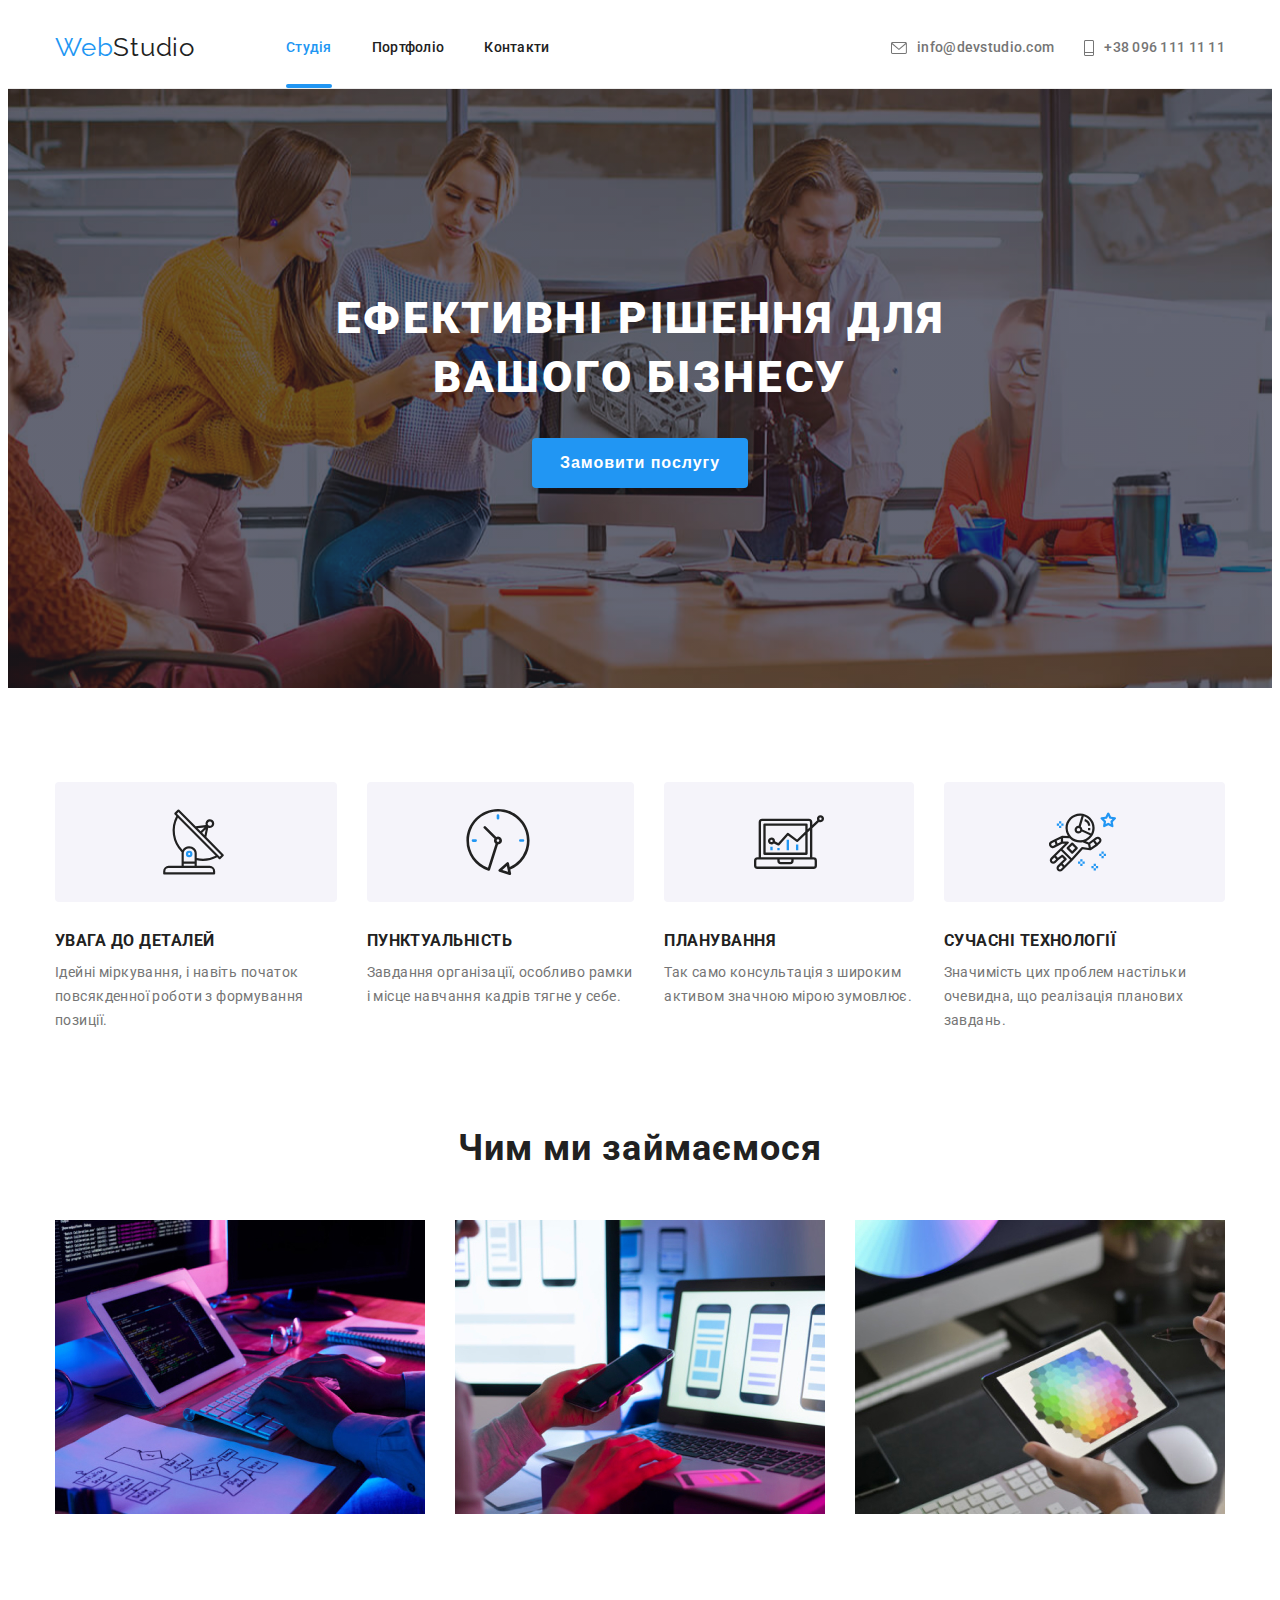
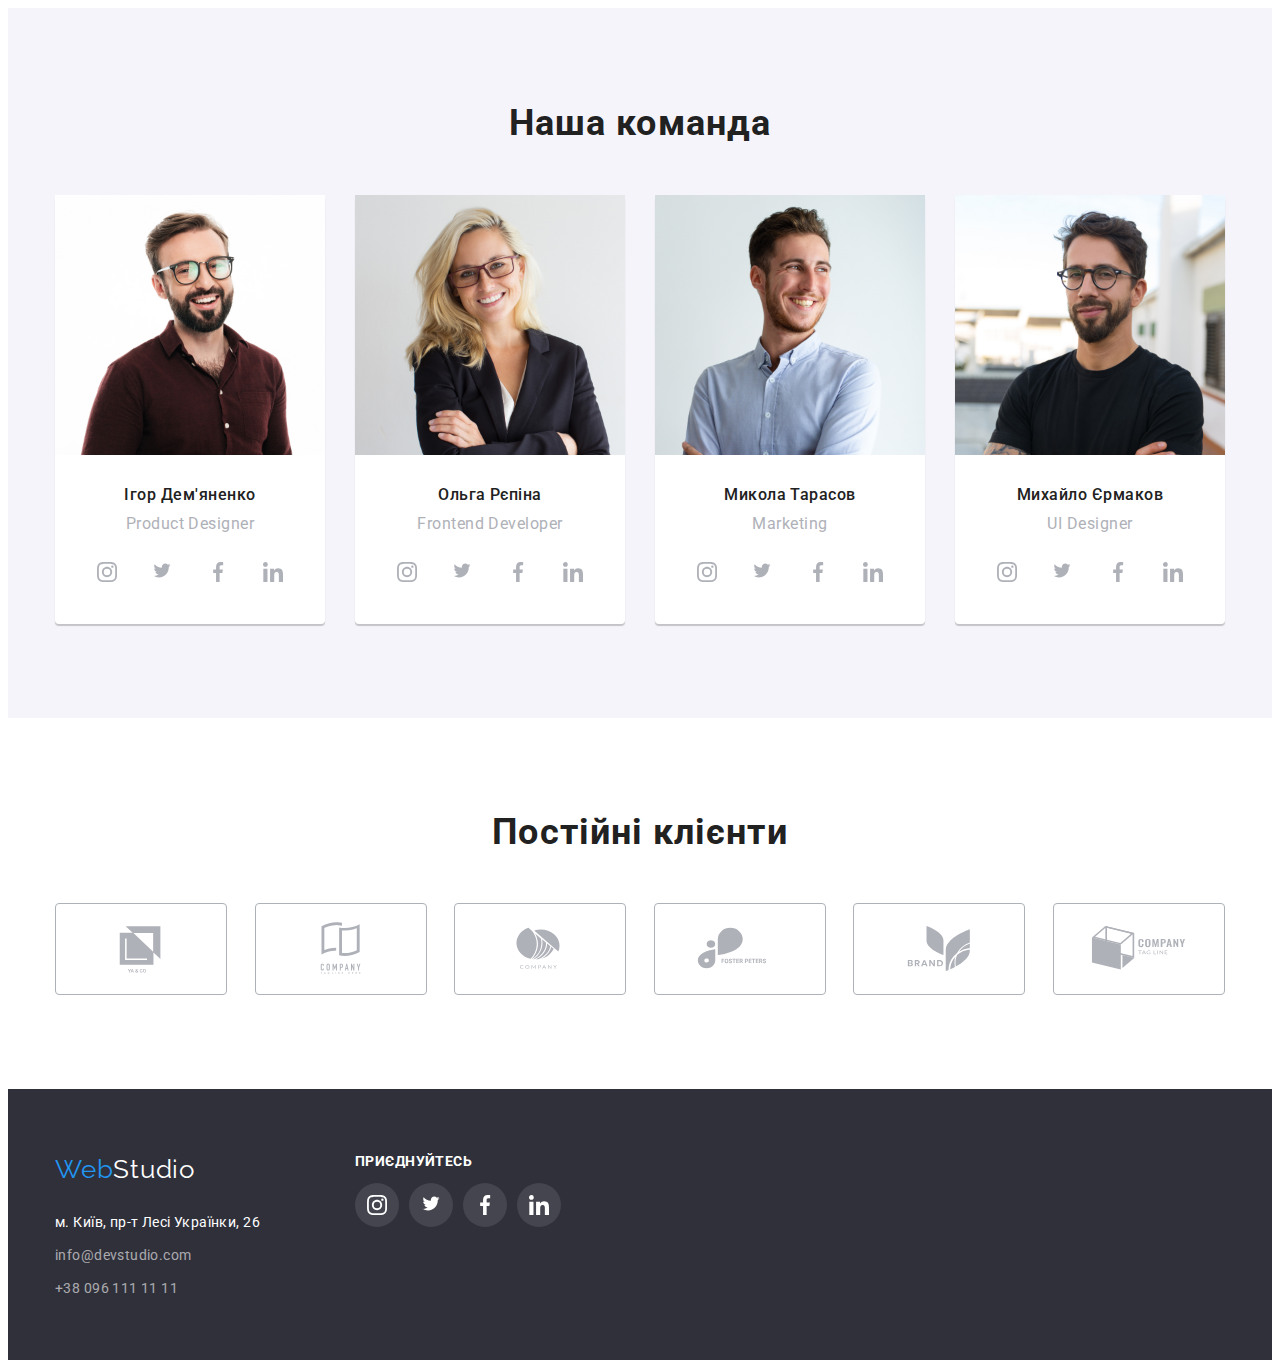
==== index.html @ 69912819 "Допрацювання після правок в четвертому дз" ====
<!DOCTYPE html>
<html lang="uk">

<head>
    <meta charset="UTF-8">
    <meta http-equiv="X-UA-Compatible" content="IE=edge">
    <meta name="viewport" content="width=device-width, initial-scale=1.0">
    <title>WebStudio</title>
    <link rel="preconnect" href="https://fonts.googleapis.com">
    <link rel="preconnect" href="https://fonts.gstatic.com" crossorigin>
    <link
        href="https://fonts.googleapis.com/css2?family=Raleway:wght@700&family=Roboto:wght@400;500;700;900&display=swap"
        rel="stylesheet">
    <link rel="stylesheet" href="https://cdnjs.cloudflare.com/ajax/libs/modern-normalize/1.1.0/modern-normalize.min.css"
        integrity="sha512-wpPYUAdjBVSE4KJnH1VR1HeZfpl1ub8YT/NKx4PuQ5NmX2tKuGu6U/JRp5y+Y8XG2tV+wKQpNHVUX03MfMFn9Q=="
        crossorigin="anonymous" referrerpolicy="no-referrer" />
    <link rel="stylesheet" href="./css/styles.css">
</head>

<body>
    <header class="header">
        <div class="container header-content">
            <nav class="menu-link">
                <a href="index.html" class="logo"><span class="blue">Web</span>Studio</a>
                <ul class="head-list">
                    <li class="list-nav"><a href="index.html" class="link active">Студія</a></li>
                    <li class="list-nav"><a href="portfolio.html" class="link">Портфоліо</a></li>
                    <li class="list-nav"><a href="" class="link">Контакти</a></li>
                </ul>
            </nav>

            <ul class="contacts">
                <li class="contacts-link">
                    <a href="mailto:info@devstudio.com" class="contact-link link">
                        <svg class="contact-icon envelope-contact">
                            <use href="./images/spite.svg#icon-envelope" width="16px" height="12px"></use>
                        </svg><span>info@devstudio.com</span></a>
                </li>
                <li class="contacts-link">
                    <a href="tel:+380961111111" class="contact-link link">
                        <svg class="contact-icon phone-contact">
                            <use href="./images/spite.svg#icon-mobile" width="10px" height="16px"></use>
                        </svg><span>+38 096 111 11 11</span></a>
                </li>
            </ul>
        </div>

    </header>


    <main>
        <!-- Ефективні рішення для вашого бізнесу -->
        <section class="interest hero">
            <div class="container">
                <h1 class="hero-title">Ефективні рішення для вашого бізнесу</h1>
                <button type="button" class="service" data-modal-open>Замовити послугу</button>
            </div>
        </section>

        <!-- Чим ми займаємося -->
        <section class="work-section">
            <div class="container">
                <h2 class="hidden">Плюси</h2>
                <ul class="work">
                    <li class="work-list">
                        <div class="work-preview">
                            <svg class="work-icon">
                                <use href="./images/spite.svg#icon-antenna" width="65px" height="70px"></use>
                            </svg>
                        </div>
                        <h3 class="work-title">УВАГА ДО ДЕТАЛЕЙ</h3>
                        <p class="work-text">Ідейні міркування, і навіть початок повсякденної роботи з формування
                            позиції.
                        </p>
                    </li>
                    <li class="work-list">
                        <div class="work-preview">
                            <svg class="work-icon">
                                <use href="./images/spite.svg#icon-clock" width="66px" height="70px"></use>
                            </svg>
                        </div>
                        <h3 class="work-title">ПУНКТУАЛЬНІСТЬ</h3>
                        <p class="work-text">Завдання організації, особливо рамки і місце навчання кадрів тягне у себе.
                        </p>
                    </li>
                    <li class="work-list">
                        <div class="work-preview">
                            <svg class="work-icon">
                                <use href="./images/spite.svg#icon-diagram" width="70px" height="70px"></use>
                            </svg>
                        </div>
                        <h3 class="work-title">ПЛАНУВАННЯ</h3>
                        <p class="work-text">Так само консультація з широким активом значною мірою зумовлює.</p>
                    </li>
                    <li class="work-list">
                        <div class="work-preview">
                            <svg class="work-icon">
                                <use href="./images/spite.svg#icon-astronaut" width="67px" height="70px"></use>
                            </svg>
                        </div>
                        <h3 class="work-title">СУЧАСНІ ТЕХНОЛОГІЇ</h3>
                        <p class="work-text">Значимість цих проблем настільки очевидна, що реалізація планових завдань.
                        </p>
                    </li>
                </ul>
            </div>
        </section>
        <section class="interest">
            <div class="container">
                <h2 class="examples-title">Чим ми займаємося</h2>
                <ul class="examples-list">
                    <li class="examples-list-li"><img src="./images/direction1.jpg" alt="напрям один" width="370"></li>
                    <li class="examples-list-li"><img src="./images/direction2.jpg" alt="напрям два" width="370"></li>
                    <li class="examples-list-li"><img src="./images/direction3.jpg" alt="напрям три" width="370"></li>
                </ul>
            </div>
        </section>

        <!-- Наша команда -->
        <section class="our-team interest">
            <div class="container">
                <h2 class="section-title">Наша команда</h2>
                <ul class="best-team">
                    <li class="best-team-item">

                        <img src="./images/igor.jpg" alt="перший член команди" width="270">
                        <div class="best-team-descr">
                            <h3 class="name">Ігор Дем'яненко</h3>
                            <p class="profession" lang="en">Product Designer</p>
                            <ul class="reset-list team-device">
                                <li>
                                    <a href="" class="apps">
                                        <svg class="team-application">
                                            <use href="./images/spite.svg#icon-instagram" width="20px" height="20px">
                                            </use>
                                        </svg>
                                    </a>
                                </li>
                                <li>
                                    <a href="" class="apps">
                                        <svg class="team-application">
                                            <use href="./images/spite.svg#icon-twitter" width="20" height="17"></use>
                                        </svg>
                                    </a>
                                </li>
                                <li>
                                    <a href="" class="apps">
                                        <svg class="team-application">
                                            <use href="./images/spite.svg#icon-facebook" width="20px" height="20"></use>
                                        </svg>
                                    </a>
                                </li>
                                <li>
                                    <a href="" class="apps">
                                        <svg class="team-application">
                                            <use href="./images/spite.svg#icon-linkedin" width="20" height="20"></use>
                                        </svg>
                                    </a>
                                </li>
                            </ul>
                        </div>
                    </li>
                    <li class="best-team-item">
                        <img src="./images/olga.jpg" alt="другий член команди" width="270">
                        <div class="best-team-descr">
                            <h3 class="name">Ольга Рєпіна</h3>
                            <p class="profession">Frontend Developer</p>
                            <ul class="reset-list team-device">
                                <li>
                                    <a href="" class="apps">
                                        <svg class="team-application">
                                            <use href="./images/spite.svg#icon-instagram" width="20px" height="20px">
                                            </use>
                                        </svg>
                                    </a>
                                </li>
                                <li>
                                    <a href="" class="apps">
                                        <svg class="team-application">
                                            <use href="./images/spite.svg#icon-twitter" width="20" height="17"></use>
                                        </svg>
                                    </a>
                                </li>
                                <li>
                                    <a href="" class="apps">
                                        <svg class="team-application">
                                            <use href="./images/spite.svg#icon-facebook" width="20px" height="20"></use>
                                        </svg>
                                    </a>
                                </li>
                                <li>
                                    <a href="" class="apps">
                                        <svg class="team-application">
                                            <use href="./images/spite.svg#icon-linkedin" width="20" height="20"></use>
                                        </svg>
                                    </a>
                                </li>
                            </ul>
                        </div>
                    </li>
                    <li class="best-team-item">
                        <img src="./images/mykola.jpg" alt="третій член команди" width="270">
                        <div class="best-team-descr">
                            <h3 class="name">Микола Тарасов</h3>
                            <p class="profession" lang="en">Marketing</p>
                            <ul class="reset-list team-device">
                                <li>
                                    <a href="" class="apps">
                                        <svg class="team-application">
                                            <use href="./images/spite.svg#icon-instagram" width="20px" height="20px">
                                            </use>
                                        </svg>
                                    </a>
                                </li>
                                <li>
                                    <a href="" class="apps">
                                        <svg class="team-application">
                                            <use href="./images/spite.svg#icon-twitter" width="20" height="17"></use>
                                        </svg>
                                    </a>
                                </li>
                                <li>
                                    <a href="" class="apps">
                                        <svg class="team-application">
                                            <use href="./images/spite.svg#icon-facebook" width="20px" height="20"></use>
                                        </svg>
                                    </a>
                                </li>
                                <li>
                                    <a href="" class="apps">
                                        <svg class="team-application">
                                            <use href="./images/spite.svg#icon-linkedin" width="20" height="20"></use>
                                        </svg>
                                    </a>
                                </li>
                            </ul>
                        </div>
                    </li>
                    <li class="best-team-item">
                        <img src="./images/mykhailo.jpg" alt="четвертий член команди" width="270">
                        <div class="best-team-descr">
                            <h3 class="name">Михайло Єрмаков</h3>
                            <p class="profession" lang="en">UI Designer</p>
                            <ul class="reset-list team-device">
                                <li>
                                    <a href="" class="apps">
                                        <svg class="team-application">
                                            <use href="./images/spite.svg#icon-instagram" width="20px" height="20px">
                                            </use>
                                        </svg>
                                    </a>
                                </li>
                                <li>
                                    <a href="" class="apps">
                                        <svg class="team-application">
                                            <use href="./images/spite.svg#icon-twitter" width="20" height="17"></use>
                                        </svg>
                                    </a>
                                </li>
                                <li>
                                    <a href="" class="apps">
                                        <svg class="team-application">
                                            <use href="./images/spite.svg#icon-facebook" width="20px" height="20"></use>
                                        </svg>
                                    </a>
                                </li>
                                <li>
                                    <a href="" class="apps">
                                        <svg class="team-application">
                                            <use href="./images/spite.svg#icon-linkedin" width="20" height="20"></use>
                                        </svg>
                                    </a>
                                </li>
                            </ul>
                        </div>
                    </li>
                </ul>
            </div>
        </section>
        <section class="clients">
            <div class="container">
                <h2 class="clients-regular">Постійні клієнти</h2>
                <ul class="reset-list clients-picture">
                    <li class="clients-descr">
                        <a href="" class="clients-company">
                            <svg class="clients-name">
                                <use href="./images/spite.svg#icon-yaco" width="106" height="60"></use>
                            </svg>

                        </a>
                    </li>

                    <li class="clients-descr">
                        <a href="" class="clients-company">
                            <svg class="clients-name">
                                <use href="./images/spite.svg#icon-tagline" width="106" height="60"></use>
                            </svg>
                        </a>
                    </li>
                    <li class="clients-descr">
                        <a href="" class="clients-company">
                            <svg class="clients-name">
                                <use href="./images/spite.svg#icon-company" width="106" height="60"></use>
                            </svg>
                        </a>
                    </li>
                    <li class="clients-descr">
                        <a href="" class="clients-company">
                            <svg class="clients-name">
                                <use href="./images/spite.svg#icon-foster" width="106" height="60"></use>
                            </svg>
                        </a>
                    </li>
                    <li class="clients-descr">
                        <a href="" class="clients-company">
                            <svg class="clients-name">
                                <use href="./images/spite.svg#icon-brand" width="106" height="60"></use>
                            </svg>
                        </a>
                    </li>
                    <li class="clients-descr">
                        <a href="" class="clients-company">
                            <svg class="clients-name">
                                <use href="./images/spite.svg#icon-companytagline" width="106" height="60"></use>
                            </svg>
                        </a>
                    </li>

                </ul>
            </div>
        </section>
    </main>
    <footer class="footer">
        <div class="container footer-wrapper">
            <div class="footer-option">
                <a href="index.html" class="logo-footer"><span class="blue">Web</span>Studio</a>
                <address>

                    <ul class="footer-list">
                        <li class="footer-list-item">
                            <a href="https://www.google.com/maps/place/%D0%9B%D0%B5%D1%81%D0%B8+%D0%A3%D0%BA%D1%80%D0%B0%D0%B8%D0%BD%D0%BA%D0%B8+7/@50.4340225,30.5316546,17z/data=!3m1!4b1!4m5!3m4!1s0x40d4cfd612e83011:0x87edecf81f4151b6!8m2!3d50.4340225!4d30.5316546"
                                class="footer-list">м.
                                Київ, пр-т Лесі Українки, 26</a>
                        </li>
                        <li class="footer-list-item">
                            <a href="mailto:info@devstudio.com" class="footer-nav">info@devstudio.com</a>
                        </li>
                        <li class="footer-list-item">
                            <a href="tel:+380961111111" class="footer-nav">+38 096 111 11 11</a>
                        </li>
                    </ul>
                </address>
            </div>
            <div class="footer-apps">
                <p class="enjoy">приєднуйтесь</p>
                <ul class="reset-list footer-list-nav">

                    <li>
                        <a href="" class="apps social-apps">
                            <svg class="team-application">
                                <use href="./images/spite.svg#icon-instagram" width="20px" height="20px"></use>
                            </svg>
                        </a>
                    </li>
                    <li>
                        <a href="" class="apps social-apps">
                            <svg class="team-application">
                                <use href="./images/spite.svg#icon-twitter" width="20" height="17"></use>
                            </svg>
                        </a>
                    </li>
                    <li>
                        <a href="" class="apps social-apps">
                            <svg class="team-application">
                                <use href="./images/spite.svg#icon-facebook" width="20px" height="20"></use>
                            </svg>
                        </a>
                    </li>
                    <li>
                        <a href="" class="apps social-apps">
                            <svg class="team-application">
                                <use href="./images/spite.svg#icon-linkedin" width="20" height="20"></use>
                            </svg>
                        </a>
                    </li>
                </ul>
            </div>

        </div>

    </footer>
    <div class="backdrop is-hidden" data-modal="">
        <div class="modal">
            <button class="btn-modal" data-modal-close><img src="./images/Vector.png" alt="закрити"></button>
        </div>
    </div>
    <script src="./js/modal.js"></script>
</body>

</html>
---- css/styles.css ----
html {
  box-sizing: border-box;
}

*,
*::before,
*::after {
  box-sizing: inherit;
}

:root {
  --title-text-color: #212121;
  --main-color-text: #757575;
  --secondary-color-text: #2196F3;
  --body-color-basic: #FFFFFF;
  --button-background: rgba(245, 244, 250, 1);
  --icon-color: rgba(175, 177, 184, 1);
}

body {
  font-family: 'Roboto', sans-serif;
  background-color: var(--body-color-basic);
  color: var(--title-text-color);
  font-size: 14px;

}

.hidden {
  visibility: hidden;
  overflow: hidden;
  height: 0;
  margin: 0;
}

.reset-list {
  margin: 0;
  padding: 0;
}

.reset-list li {
  list-style: none;
}

.interest {
  padding-top: 94px;
  padding-bottom: 94px;
}

.container {
  box-sizing: border-box;
  width: 1200px;
  padding: 0 15px;
  margin: 0 auto;
}

/* head */
.header {
  border-bottom: 1px solid rgba(236, 236, 236, 1);
}

.header-content {
  display: flex;
  justify-content: space-between;
  align-items: center;
}

.menu-link {
  display: flex;
  justify-content: space-between;
  align-items: center;
}

.logo {
  font-family: 'Raleway', sans-serif;
  font-size: 26px;
  line-height: 1.6;
  margin-right: 91px;
  text-decoration: none;
  color: var(--title-text-color);
  letter-spacing: 0.03em;

}

.logo .blue {
  color: var(--secondary-color-text);
}

.white {
  color: var(--body-color-basic);
}

.head-list {
  padding: 0;
  margin: 0;
  align-items: center;
  display: flex;
  letter-spacing: 0.02em;
  list-style: none;
}

.list-nav {
  padding-top: 30px;
  padding-bottom: 30px;
  margin-right: 40px;
}

.list-nav:last-child {
  margin: 0;
}

.link {
  position: relative;
  font-weight: 500;
  line-height: 1.4;
  text-decoration: none;
  color: var(--title-text-color);
  letter-spacing: 0.02em;
}

.contacts .link {
  color: var(--main-color-text);
}

.link:hover,
.link:focus,
.link.active {
  color: var(--secondary-color-text);
}

.link.active::after {
  content: '';
  position: absolute;
  left: 0;
  bottom: -33px;

  display: block;
  width: 100%;
  height: 4px;
  border-radius: 2px;
  background-color: var(--secondary-color-text);

}



.contacts {
  display: flex;
  list-style-type: none;
  margin: 0;
  padding: 0;
}



.contacts-link {

  margin-right: 30px;

}

.contact-link {
  display: flex;
  gap: 10px;
  align-items: center;
}

.contact-link:hover .contact-icon,
.contact-link:focus .contact-icon {
  fill: var(--secondary-color-text);

}

.phone-contact {
  width: 10px;
  height: 16px;
}

.envelope-contact {
  width: 16px;
  height: 12px;
}

.contact-icon {
  fill: var(--main-color-text);
}


.contacts li:last-child {
  margin-right: 0;
}


/* main studio */

/* choose */
.hero {
  background-color: #2F303A;
  text-align: center;
  padding-top: 200px;
  padding-bottom: 200px;
  background-image: linear-gradient(rgba(47, 48, 58, 0.4), rgba(47, 48, 58, 0.4)), url(../images/bg.png);
  background-position: center;
  background-repeat: no-repeat;
  max-width: 1600px;
  margin: 0 auto;
}

.hero-title {
  margin: 0 auto 30px auto;
  width: 696px;
  color: var(--body-color-basic);
  font-weight: 900;
  font-size: 44px;
  line-height: 1.36;
  text-transform: uppercase;
  text-align: center;
  letter-spacing: 0.06em;
}

.service {
  width: 216px;
  height: 50px;
  border: none;
  background: var(--secondary-color-text);
  box-shadow: 0px 4px 4px rgba(0, 0, 0, 0.15);
  border-radius: 4px;
  font-weight: 700;
  font-size: 16px;
  line-height: 1.9;
  text-align: center;
  color: var(--body-color-basic);
  cursor: pointer;
  letter-spacing: 0.06em;
}

/* <!-- Чим ми займаємося --> */
.work-section {
  padding: 94px 0 0 0;
}

.work {
  display: flex;
  gap: 30px;
  margin: 0;
  padding: 0;
  justify-content: space-between;
  line-height: 1.2;
  color: var(--title-text-color);
  list-style: none;
}


.work-title {
  line-height: 1.15;
  text-transform: uppercase;
  letter-spacing: 0.03em;
  padding: 0;
  margin: 0;
}


.work-text {
  line-height: 1.71;
  color: var(--main-color-text);
  letter-spacing: 0.03em;
  padding: 0;
  margin: 10px 0 0 0;
}

.work-preview {
  display: flex;
  justify-content: center;
  align-items: center;
  text-align: center;
  margin-bottom: 30px;
  border-radius: 4px;
  min-height: 120px;
  background-color: var(--button-background);
}

.work-icon {
  width: 70px;
  height: 70px;
}

/* Приклади */
.examples-title {
  padding: 0;
  margin: 0 0 50px 0;
  font-size: 36px;
  Line-height: 1.2;
  letter-spacing: 0.03em;
  text-align: center;
  color: var(--title-text-color);
  letter-spacing: 0.03em;
}

img {
  display: block;
}

.examples-list {
  display: flex;
  justify-content: space-between;
  list-style-type: none;
  margin: 0;
  padding: 0;
}

.examples-list-li {
  display: block;
}

.examples-list li:last-child {
  margin-right: 0;
}

/* < !-- Наша команда --> */
.section-title {
  margin: 0 0 50px 0;
  font-size: 36px;
  line-height: 1.2;
  text-align: center;
  letter-spacing: 0.03em;
}

.our-team {

  background-color: rgba(245, 244, 250, 1);
}

.best-team {
  display: flex;
  padding: 0;
  margin: 0;
  font-size: 36px;
  line-height: 1.2;
  color: var(--title-text-color);
  list-style-type: none;
  letter-spacing: 0.03em;
}


.best-team-item {
  margin-right: 30px;
  background-color: var(--body-color-basic);
  border-radius: 4px;
  box-shadow: 0px 2px 1px 0px rgba(0, 0, 0, 0.2);

}

.team-application {
  fill: var(--icon-color);
  width: 20px;
  height: 20px;
}

.apps.social-apps .team-application {
  fill: var(--body-color-basic);
}

.apps {
  display: flex;
  justify-content: center;
  align-items: center;
  text-decoration: none;
  width: 44px;
  height: 44px;
  border-radius: 50%;
  background-color: rgba(255, 255, 255, 0.1);
  margin-right: 10px;
}

.apps:last-child {
  margin-right: 0;
}

.apps:hover,
.apps:focus {
  background-color: var(--secondary-color-text);
}

.apps:hover .team-application,
.apps:focus .team-application {
  fill: var(--body-color-basic);
}



.team-device {
  display: flex;
  justify-content: space-between;
  margin-top: 16px;
}

.best-team-item:last-child {
  margin-right: 0;
}

.best-team-descr {
  padding: 30px;
}

.name {
  font-weight: 500;
  margin: 0 0 10px 0;
  font-size: 16px;
  line-height: 1.2;
  letter-spacing: 0.03em;
  text-align: center;
}

.profession {
  color: var(--icon-color);
  margin: 0;
  font-size: 16px;
  line-height: 1.2;
  text-align: center;
  letter-spacing: 0.03em;
}

/* заголовок */
.clients-regular {
  margin: 0 0 50px 0;
  padding: 0;
  text-align: center;
  font-size: 36px;
  line-height: 1.16;
  letter-spacing: 0.03em;
}

.clients {
  padding: 94px 0;
}

.clients-list {
  display: flex;
}

.clients-picture {
  display: flex;
  margin: 0;
  justify-content: space-between;
  align-items: center;

  list-style: none;
  padding: 0;
}

.clients-company {
  display: flex;
  justify-content: center;
  align-items: center;
  width: 172px;
  height: 92px;
  border: 1px solid var(--icon-color);
  border-radius: 4px;

}

.clients-descr {
  display: flex;
}

.clients-name {
  width: 106px;
  height: 60px;
  fill: var(--icon-color);
}

.clients-company:hover .clients-name,
.clients-company:focus .clients-name {
  fill: var(--secondary-color-text);
}

.clients-picture {
  display: flex;
}


/* portfolio */


.filter {
  display: flex;
  gap: 8px;
  justify-content: center;
  margin-bottom: 50px;
}

.menu-button {
  background-color: var(--button-background);
  font-weight: 500;
  font-size: 16px;
  line-height: 1.6;
  color: var(--title-text-color);
  border-radius: 4px;
  border: none;
  cursor: pointer;
  font-family: inherit;
  letter-spacing: 0.03em;
  padding: 6px 25px;
  height: 38px;
  border-radius: 4px;
}


.menu-button:hover,
.menu-button:focus {
  background: var(--secondary-color-text);
  color: rgba(245, 244, 250, 1);
  cursor: pointer;
  box-shadow: 0px 2px 2px 0px rgba(0, 0, 0, 0.12);

}


.descr {
  display: flex;
  flex-wrap: wrap;
  gap: 30px;
  padding: 0;
  margin: 0;
  list-style-type: none;
  text-decoration: none;
}


.features-descr {
  padding: 20px 24px;
}

.title {
  margin: 0 0 4px 0;
  font-size: 18px;
  line-height: 2;
  letter-spacing: 2px;
  color: var(--title-text-color);
  text-decoration: none;
  letter-spacing: 0.06em;
}


.card {
  display: block;
  box-shadow: 0 0 1px #888;
  text-decoration: none;
}

.card:hover {
  box-shadow: 1px 4px 6px 0px rgba(0, 0, 0, 0.16),
    0px 4px 4px 0px rgba(0, 0, 0, 0.06),
    0px 1px 1px 0px rgba(0, 0, 0, 0.12);
}

.card-text {
  position: relative;
  overflow: hidden;
}

.card-img {
  margin: 0;
  display: block;
}

.card-offers {
  position: absolute;
  height: 100%;
  width: 100%;
  margin: 0;
  padding: 0 24px;
  top: 0;
  left: 0;
  font-size: 18px;
  line-height: 1.5;

  background-color: var(--secondary-color-text);
  color: var(--body-color-basic);
  display: flex;
  justify-content: center;
  align-items: center;

  transition-duration: 250ms;
  transition-property: transform;
  transition-timing-function: cubic-bezier(0.4, 0, 0.2, 1);
  transform: translateY(101%);
}

.card:hover .card-offers,
.card:focus .card-offers {
  transform: translateY(0);
}

.menu {
  margin: 0;
  font-size: 16px;
  line-height: 1.9;
  color: var(--main-color-text);
  letter-spacing: 0.03em;
}

/* footer */

.footer {
  padding-top: 60px;
  padding-bottom: 60px;
  background-color: #2F303A;
}

.logo-footer {
  font-family: 'Raleway', sans-serif;
  font-size: 26px;
  line-height: 1.6;
  text-decoration: none;
  color: var(--body-color-basic);
  letter-spacing: 0.03em;
}

.logo-footer .blue {
  color: var(--secondary-color-text);
}

.footer-list {
  padding: 0;
  margin: 20px 0 0 0;
  line-height: 1.7;
  color: var(--body-color-basic);
  text-decoration: none;
  list-style: none;
  font-style: normal;
  letter-spacing: 0.03em;
}

.footer-list-item {
  margin-bottom: 9px;
}

.footer-list-item:last-child {
  margin-bottom: 0;
}

.footer-nav {
  line-height: 1.7;
  color: rgba(255, 255, 255, 0.6);
  text-decoration: none;
  font-style: normal;
  Letter-spacing: 0.03em;
}

.footer-wrapper {
  display: flex;
}

.footer-option {

  width: 270px;
  margin: 0;
  padding: 0;
}



.footer-apps {
  margin: 12px 0 0 30px;
  padding: 0;
}

.enjoy {
  margin: 0 0 20px 0;
  font-weight: 700;
  font-size: 14px;
  line-height: 1.14px;
  letter-spacing: 0.03em;
  text-transform: uppercase;
  color: rgba(255, 255, 255, 1);

}

.footer-list-nav {
  gap: 10px;
  display: flex;
  justify-content: space-between;
  align-items: center;
}



.footer-nav:hover,
.footer-nav:focus {
  color: var(--secondary-color-text);

}

/* модальне вікно */


.is-hidden {
  visibility: hidden;
  opacity: 0;
  pointer-events: none;

}

.is-hidden .modal {
  scale: 0;
}

.backdrop {
  position: fixed;
  top: 0;
  left: 0;
  width: 100%;
  height: 100%;
  background-color: rgba(0, 0, 0, 0.2);

  transition-duration: 250ms;
  transition-property: opacity, visibility;
  transition-timing-function: cubic-bezier(0.4, 0, 0.2, 1);




}

.modal {
  width: 528px;
  height: 581px;
  background-color: var(--body-color-basic);

  top: 0;
  left: 0;
  right: 0;
  bottom: 0;
  margin: auto;
  position: absolute;
  transition-duration: 250ms;
  transition-property: scale;
  transition-timing-function: cubic-bezier(0.4, 0, 0.2, 1);

}


.btn-modal {
  width: 30px;
  height: 30px;
  display: flex;
  position: absolute;
  justify-content: center;
  align-items: center;
  border: 1px solid gray;
  border-radius: 50%;
  cursor: pointer;
  top: 8px;
  right: 8px;
}
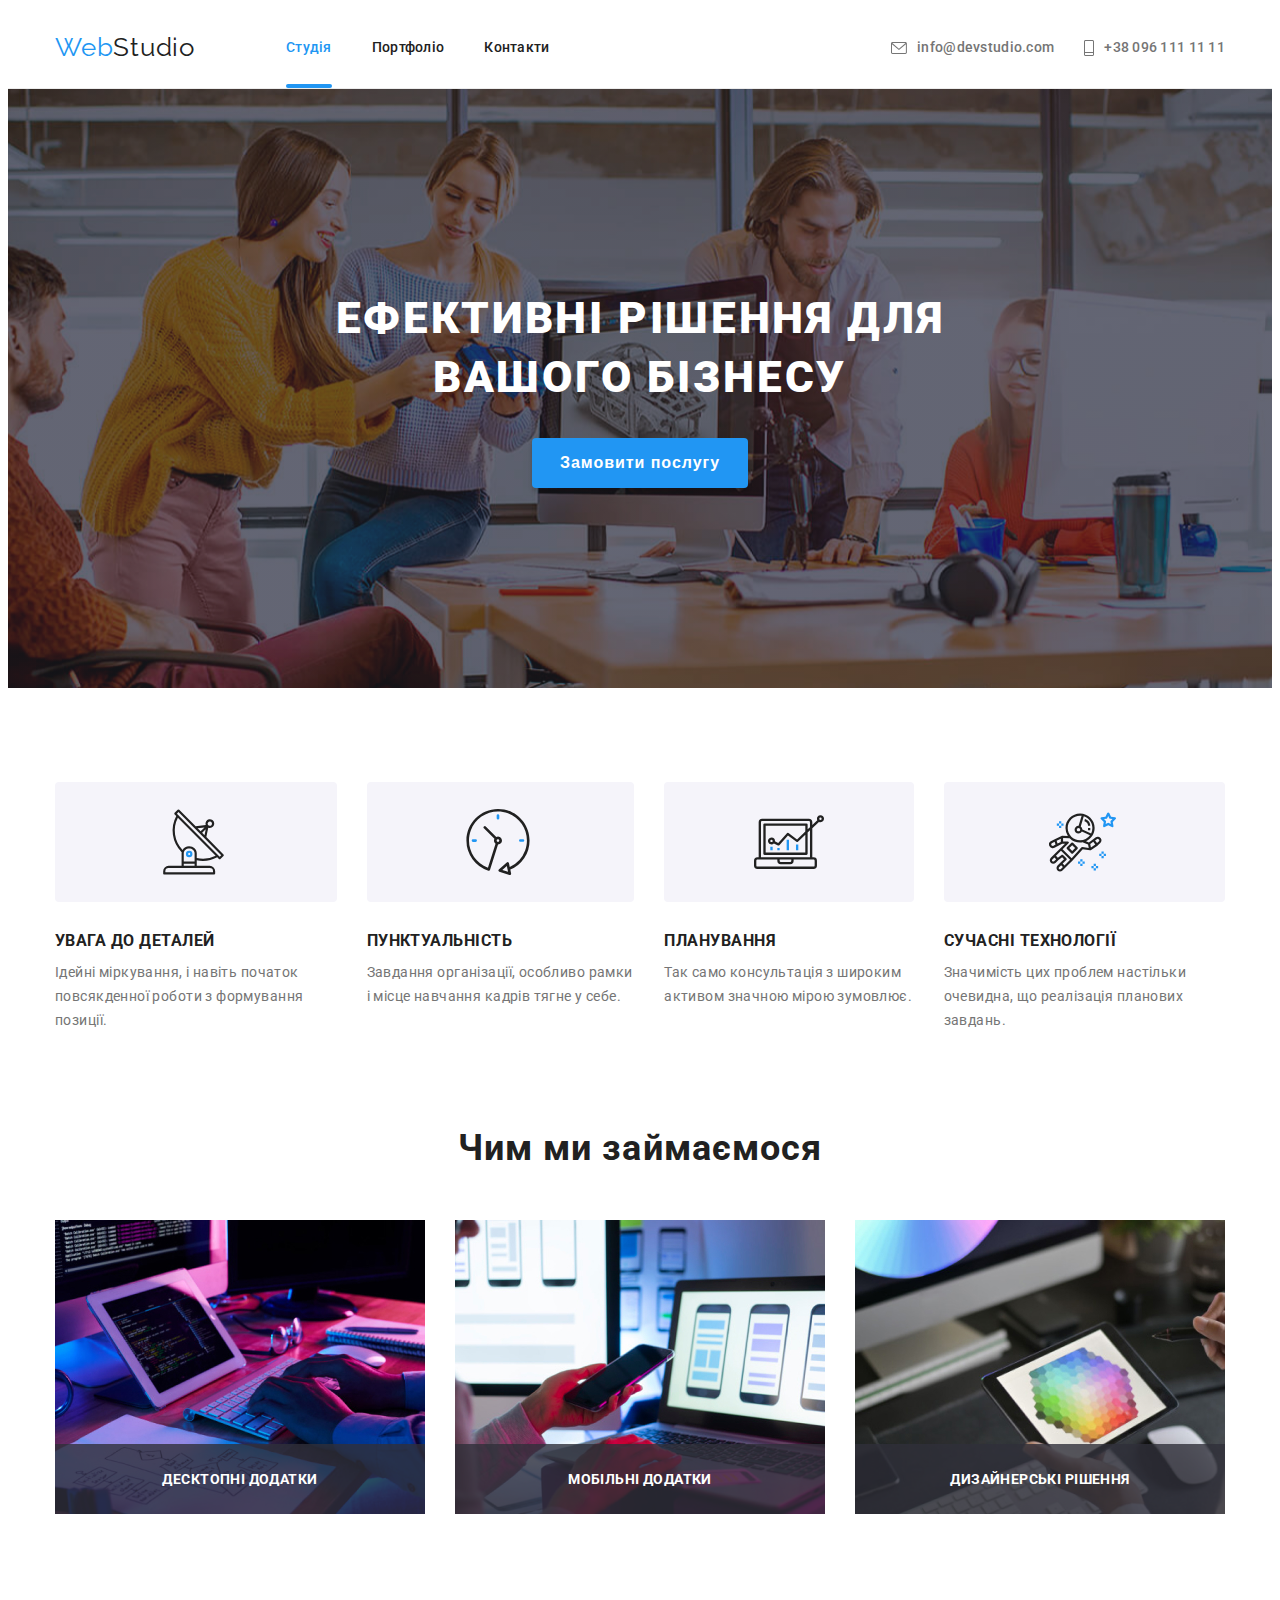
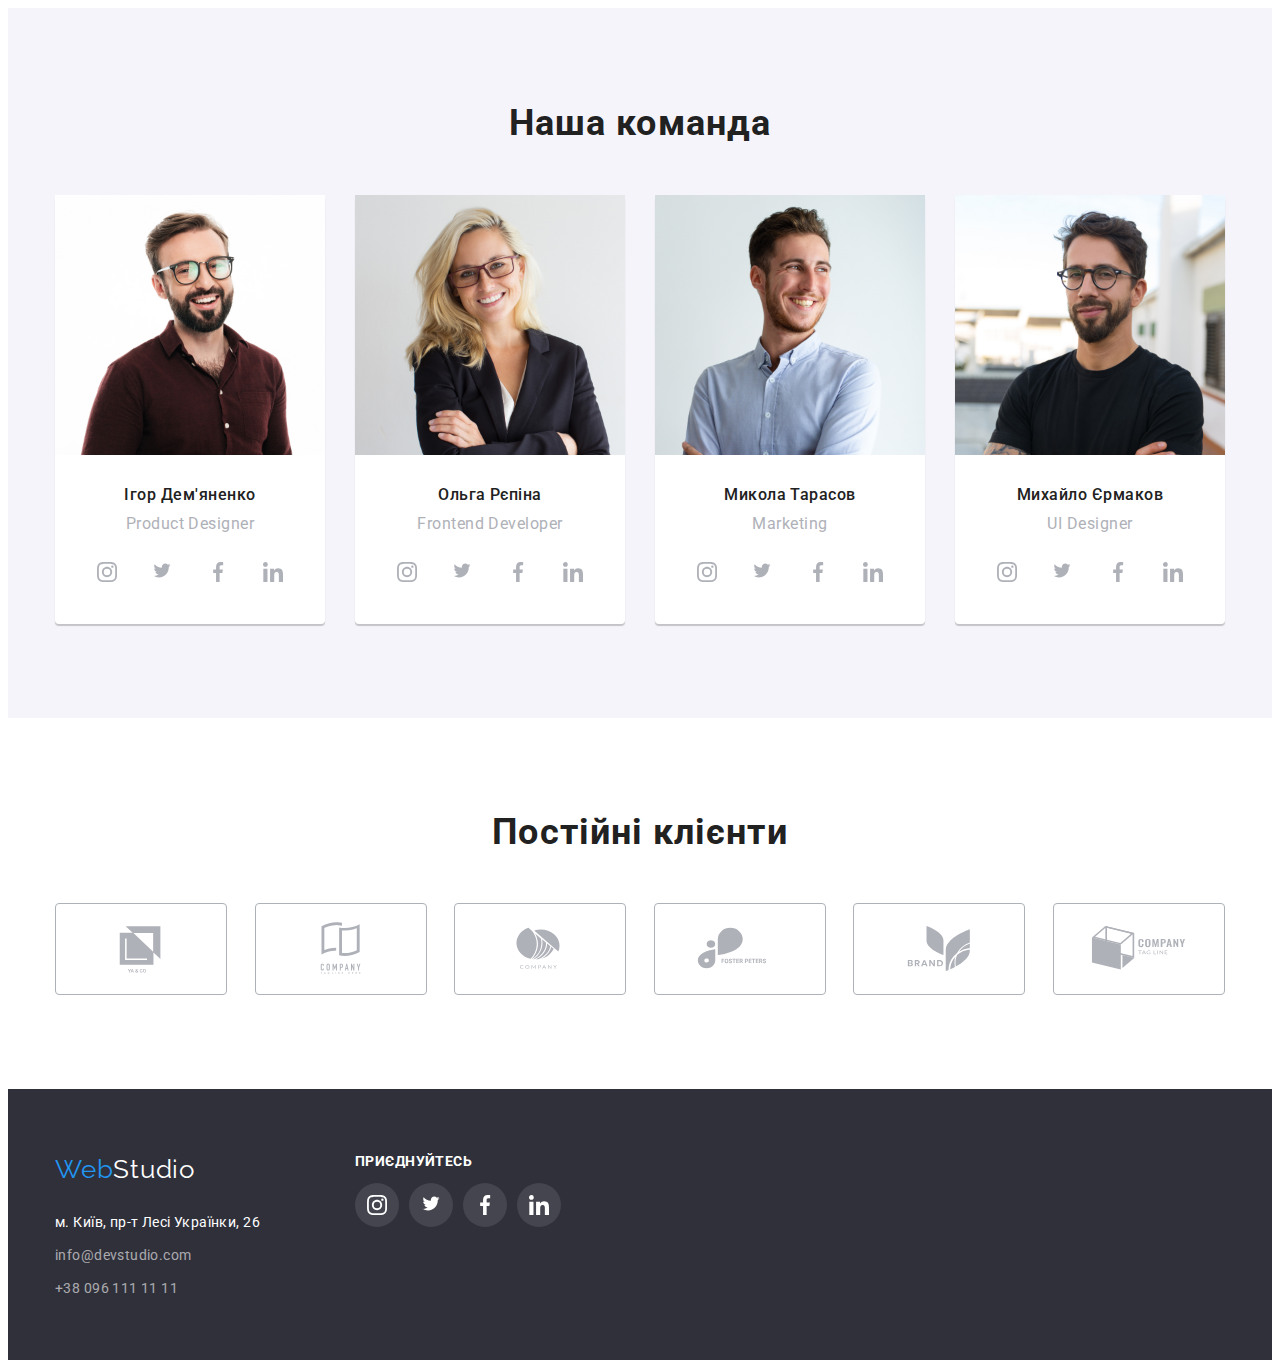
==== commit 67c84bbc: "Виправлення 5 дз" ====
--- a/index.html
+++ b/index.html
@@ -67,6 +67,7 @@
                             <svg class="work-icon">
                                 <use href="./images/spite.svg#icon-antenna" width="65px" height="70px"></use>
                             </svg>
+
                         </div>
                         <h3 class="work-title">УВАГА ДО ДЕТАЛЕЙ</h3>
                         <p class="work-text">Ідейні міркування, і навіть початок повсякденної роботи з формування
@@ -106,13 +107,19 @@
             </div>
         </section>
         <section class="interest">
-            <div class="container">
+            <div class="container examples">
                 <h2 class="examples-title">Чим ми займаємося</h2>
-                <ul class="examples-list">
-                    <li class="examples-list-li"><img src="./images/direction1.jpg" alt="напрям один" width="370"></li>
-                    <li class="examples-list-li"><img src="./images/direction2.jpg" alt="напрям два" width="370"></li>
-                    <li class="examples-list-li"><img src="./images/direction3.jpg" alt="напрям три" width="370"></li>
-                </ul>
+                <div class="examples-list">
+                    <li class="examples-list-li"><img src="./images/direction1.jpg" alt="напрям один" width="370">
+                        <p class="examples-text">Десктопні додатки</p>
+                    </li>
+                    <li class="examples-list-li"><img src="./images/direction2.jpg" alt="напрям два" width="370">
+                        <p class="examples-text">Мобільні додатки</p>
+                    </li>
+                    <li class="examples-list-li"><img src="./images/direction3.jpg" alt="напрям три" width="370">
+                        <p class="examples-text">Дизайнерські рішення</p>
+                    </li>
+                </div>
             </div>
         </section>
 
@@ -391,7 +398,7 @@
     </footer>
     <div class="backdrop is-hidden" data-modal="">
         <div class="modal">
-            <button class="btn-modal" data-modal-close><img src="./images/Vector.png" alt="закрити"></button>
+            <button class="btn-modal" data-modal-close><img src="./images/close.svg" alt="закрити"></button>
         </div>
     </div>
     <script src="./js/modal.js"></script>
--- a/css/styles.css
+++ b/css/styles.css
@@ -102,6 +102,8 @@
   padding-top: 30px;
   padding-bottom: 30px;
   margin-right: 40px;
+
+
 }
 
 .list-nav:last-child {
@@ -115,6 +117,11 @@
   text-decoration: none;
   color: var(--title-text-color);
   letter-spacing: 0.02em;
+  transition-duration: 250ms;
+  transition-property: color;
+  transition-timing-function: cubic-bezier(0.4, 0, 0.2, 1);
+
+
 }
 
 .contacts .link {
@@ -125,6 +132,7 @@
 .link:focus,
 .link.active {
   color: var(--secondary-color-text);
+
 }
 
 .link.active::after {
@@ -162,7 +170,11 @@
   display: flex;
   gap: 10px;
   align-items: center;
-}
+  transition-duration: 250ms;
+  transition-property: color, fill;
+  transition-timing-function: cubic-bezier(0.4, 0, 0.2, 1);
+}
+
 
 .contact-link:hover .contact-icon,
 .contact-link:focus .contact-icon {
@@ -268,6 +280,7 @@
 }
 
 .work-preview {
+
   display: flex;
   justify-content: center;
   align-items: center;
@@ -278,6 +291,17 @@
   background-color: var(--button-background);
 }
 
+
+
+.examples-text {
+  position: absolute;
+  background-color: rgba(47, 48, 58, 0.8);
+  width: 100%;
+
+
+}
+
+
 .work-icon {
   width: 70px;
   height: 70px;
@@ -308,7 +332,25 @@
 }
 
 .examples-list-li {
-  display: block;
+  position: relative;
+}
+
+.examples-text {
+  position: absolute;
+  display: flex;
+  justify-content: center;
+  align-items: center;
+  bottom: 0;
+  left: 0;
+  margin: 0;
+  width: 100%;
+  height: 70px;
+  font-weight: 700;
+  letter-spacing: 0.03em;
+  text-transform: uppercase;
+  background-color: rgba(47, 48, 58, 0.8);
+
+  color: var(--body-color-basic);
 }
 
 .examples-list li:last-child {
@@ -369,6 +411,10 @@
   border-radius: 50%;
   background-color: rgba(255, 255, 255, 0.1);
   margin-right: 10px;
+  transition-duration: 250ms;
+  transition-property: background-color, fill;
+  transition-timing-function: cubic-bezier(0.4, 0, 0.2, 1);
+
 }
 
 .apps:last-child {
@@ -455,6 +501,10 @@
   height: 92px;
   border: 1px solid var(--icon-color);
   border-radius: 4px;
+  transition-duration: 250ms;
+  transition-property: bordrer-color, fill;
+  transition-timing-function: cubic-bezier(0.4, 0, 0.2, 1);
+
 
 }
 
@@ -502,6 +552,10 @@
   padding: 6px 25px;
   height: 38px;
   border-radius: 4px;
+  transition-duration: 250ms;
+  transition-property: color, backraund-color;
+  transition-timing-function: cubic-bezier(0.4, 0, 0.2, 1);
+
 }
 
 
@@ -545,6 +599,8 @@
   display: block;
   box-shadow: 0 0 1px #888;
   text-decoration: none;
+
+
 }
 
 .card:hover {
@@ -645,6 +701,10 @@
   text-decoration: none;
   font-style: normal;
   Letter-spacing: 0.03em;
+  transition-duration: 250ms;
+  transition-property: color;
+  transition-timing-function: cubic-bezier(0.4, 0, 0.2, 1);
+
 }
 
 .footer-wrapper {
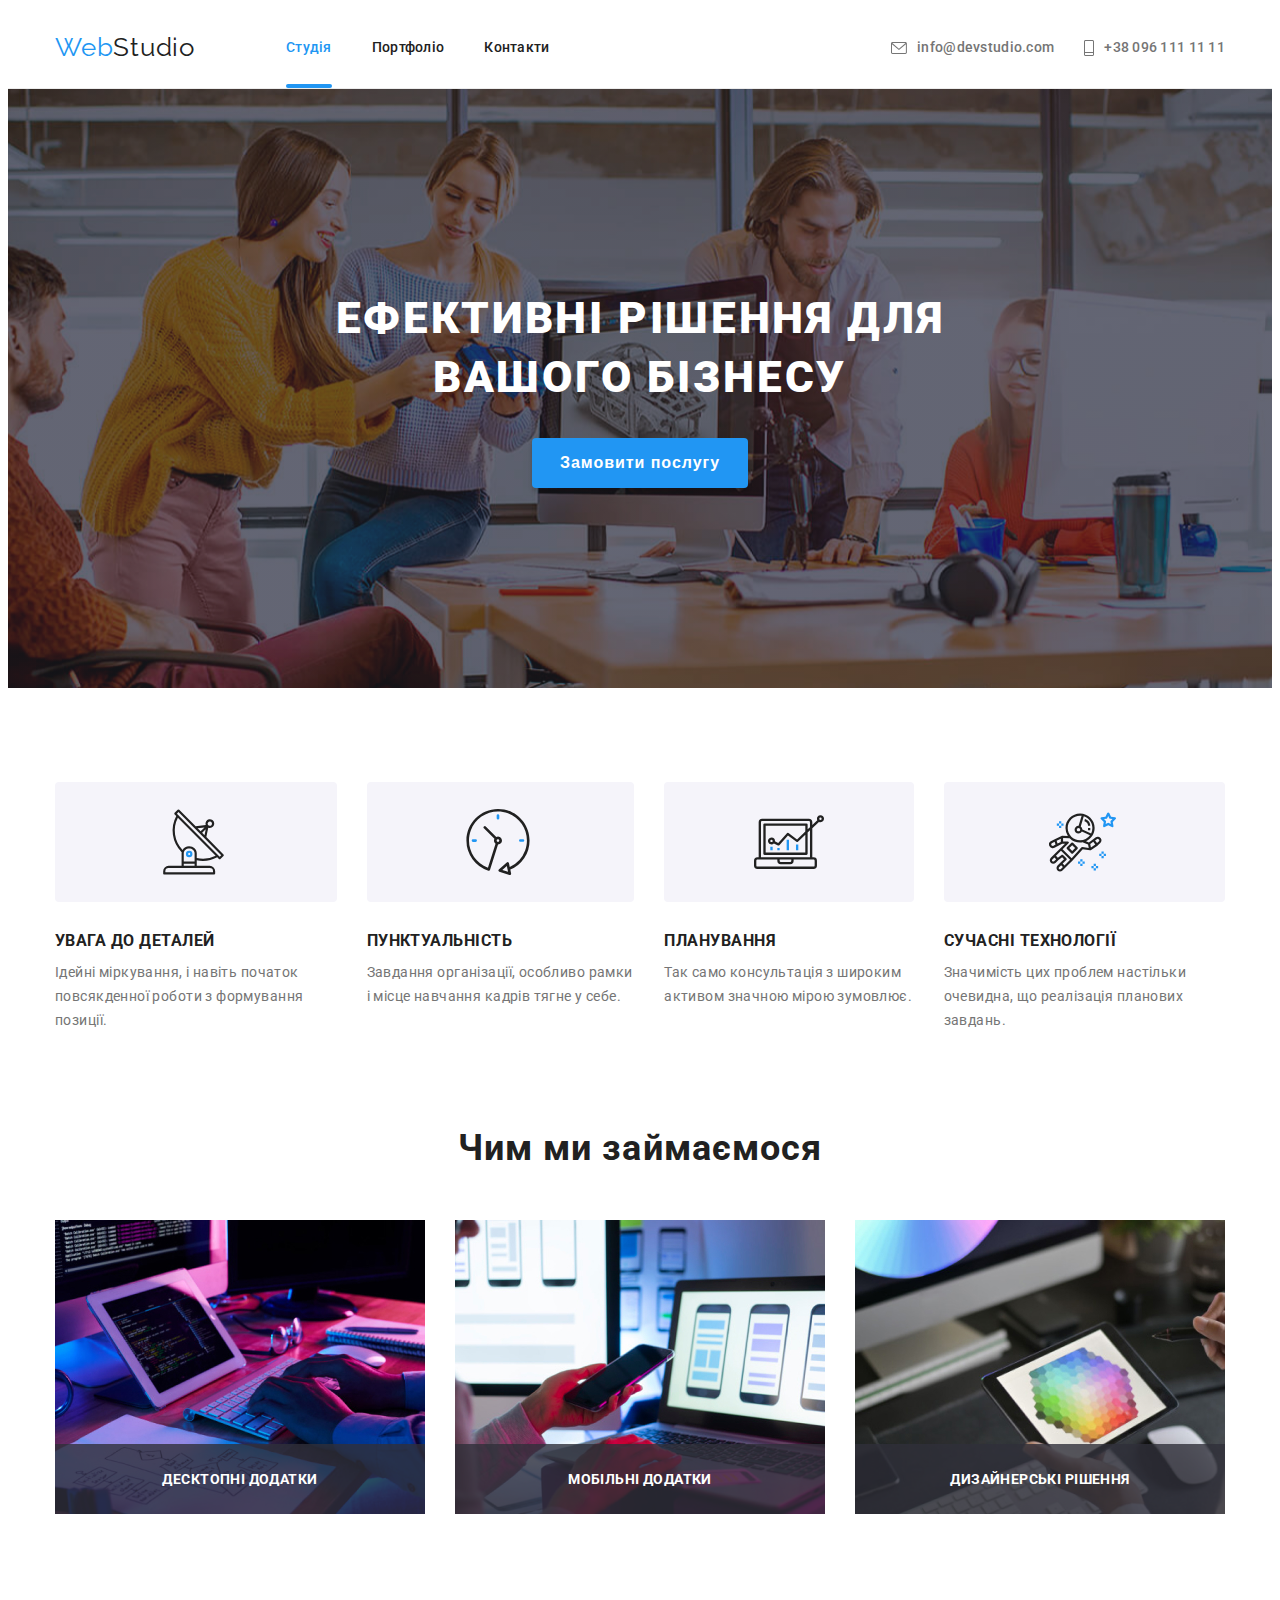
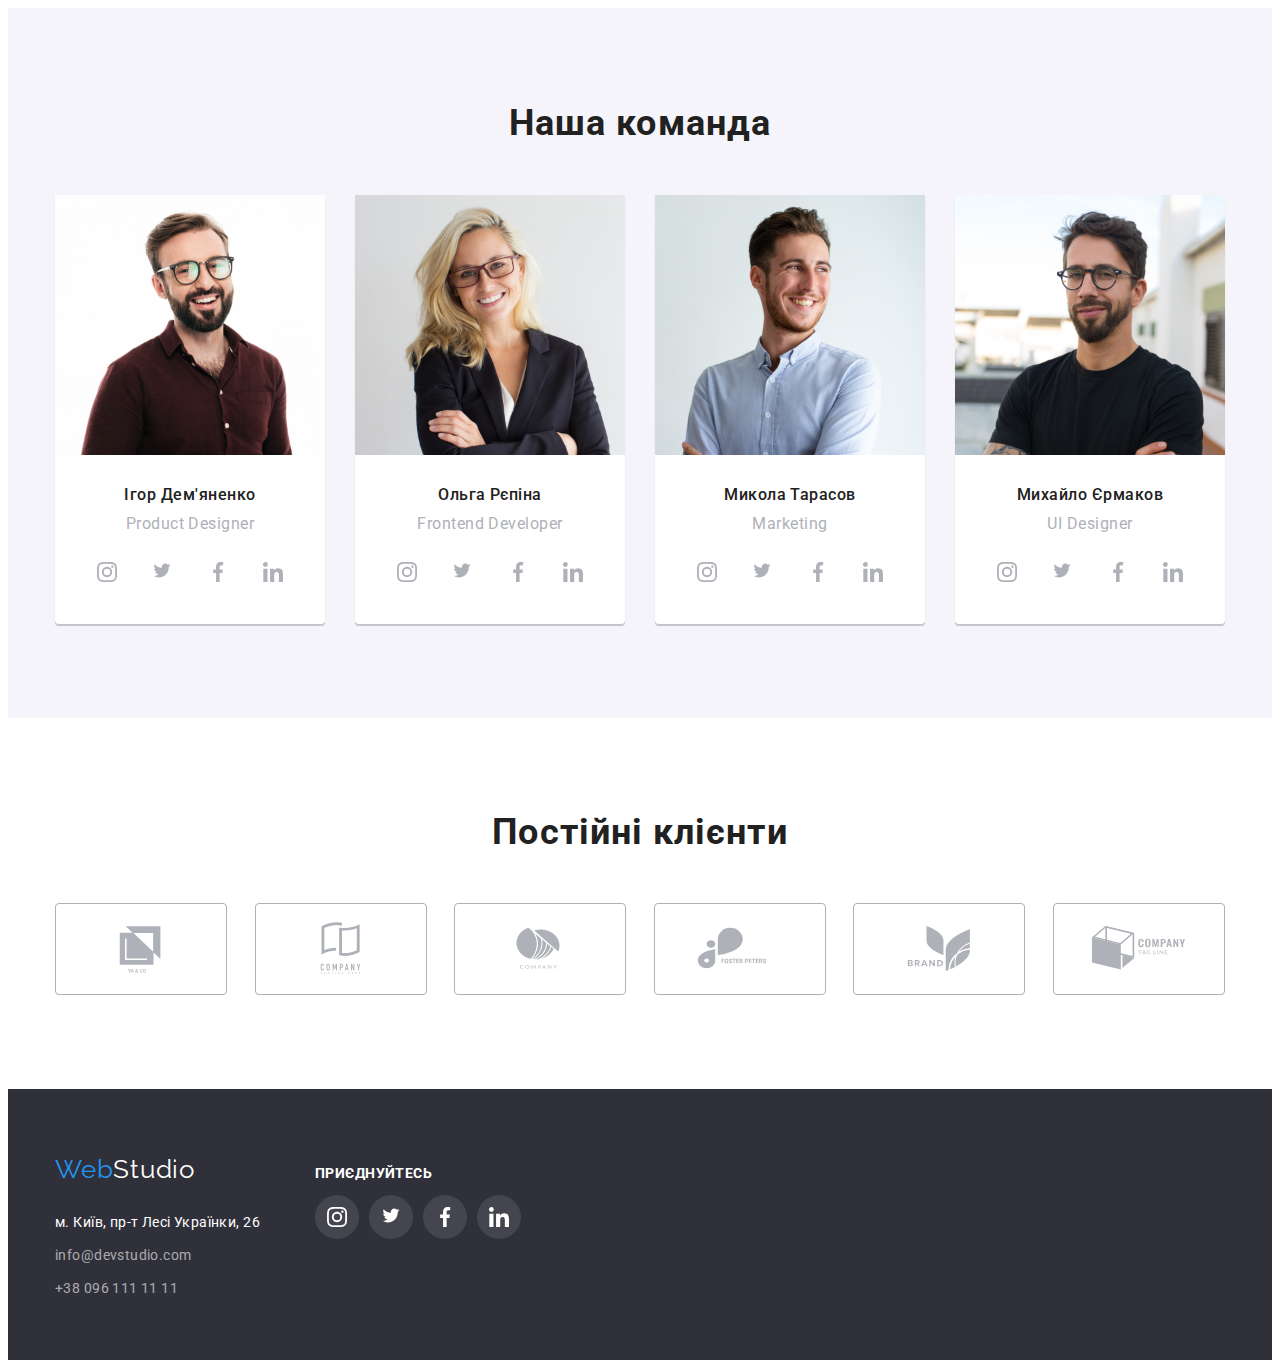
==== commit 8c17e025: "Виправлення 5 дз" ====
--- a/index.html
+++ b/index.html
@@ -33,13 +33,13 @@
                 <li class="contacts-link">
                     <a href="mailto:info@devstudio.com" class="contact-link link">
                         <svg class="contact-icon envelope-contact">
-                            <use href="./images/spite.svg#icon-envelope" width="16px" height="12px"></use>
+                            <use href="./images/sprite.svg#icon-envelope" width="16px" height="12px"></use>
                         </svg><span>info@devstudio.com</span></a>
                 </li>
                 <li class="contacts-link">
                     <a href="tel:+380961111111" class="contact-link link">
                         <svg class="contact-icon phone-contact">
-                            <use href="./images/spite.svg#icon-mobile" width="10px" height="16px"></use>
+                            <use href="./images/sprite.svg#icon-mobile" width="10px" height="16px"></use>
                         </svg><span>+38 096 111 11 11</span></a>
                 </li>
             </ul>
@@ -65,7 +65,7 @@
                     <li class="work-list">
                         <div class="work-preview">
                             <svg class="work-icon">
-                                <use href="./images/spite.svg#icon-antenna" width="65px" height="70px"></use>
+                                <use href="./images/sprite.svg#icon-antenna" width="65px" height="70px"></use>
                             </svg>
 
                         </div>
@@ -77,7 +77,7 @@
                     <li class="work-list">
                         <div class="work-preview">
                             <svg class="work-icon">
-                                <use href="./images/spite.svg#icon-clock" width="66px" height="70px"></use>
+                                <use href="./images/sprite.svg#icon-clock" width="66px" height="70px"></use>
                             </svg>
                         </div>
                         <h3 class="work-title">ПУНКТУАЛЬНІСТЬ</h3>
@@ -87,7 +87,7 @@
                     <li class="work-list">
                         <div class="work-preview">
                             <svg class="work-icon">
-                                <use href="./images/spite.svg#icon-diagram" width="70px" height="70px"></use>
+                                <use href="./images/sprite.svg#icon-diagram" width="70px" height="70px"></use>
                             </svg>
                         </div>
                         <h3 class="work-title">ПЛАНУВАННЯ</h3>
@@ -96,7 +96,7 @@
                     <li class="work-list">
                         <div class="work-preview">
                             <svg class="work-icon">
-                                <use href="./images/spite.svg#icon-astronaut" width="67px" height="70px"></use>
+                                <use href="./images/sprite.svg#icon-astronaut" width="67px" height="70px"></use>
                             </svg>
                         </div>
                         <h3 class="work-title">СУЧАСНІ ТЕХНОЛОГІЇ</h3>
@@ -109,7 +109,7 @@
         <section class="interest">
             <div class="container examples">
                 <h2 class="examples-title">Чим ми займаємося</h2>
-                <div class="examples-list">
+                <ul class="examples-list">
                     <li class="examples-list-li"><img src="./images/direction1.jpg" alt="напрям один" width="370">
                         <p class="examples-text">Десктопні додатки</p>
                     </li>
@@ -119,7 +119,7 @@
                     <li class="examples-list-li"><img src="./images/direction3.jpg" alt="напрям три" width="370">
                         <p class="examples-text">Дизайнерські рішення</p>
                     </li>
-                </div>
+                </ul>
             </div>
         </section>
 
@@ -138,29 +138,30 @@
                                 <li>
                                     <a href="" class="apps">
                                         <svg class="team-application">
-                                            <use href="./images/spite.svg#icon-instagram" width="20px" height="20px">
-                                            </use>
-                                        </svg>
-                                    </a>
-                                </li>
-                                <li>
-                                    <a href="" class="apps">
-                                        <svg class="team-application">
-                                            <use href="./images/spite.svg#icon-twitter" width="20" height="17"></use>
-                                        </svg>
-                                    </a>
-                                </li>
-                                <li>
-                                    <a href="" class="apps">
-                                        <svg class="team-application">
-                                            <use href="./images/spite.svg#icon-facebook" width="20px" height="20"></use>
-                                        </svg>
-                                    </a>
-                                </li>
-                                <li>
-                                    <a href="" class="apps">
-                                        <svg class="team-application">
-                                            <use href="./images/spite.svg#icon-linkedin" width="20" height="20"></use>
+                                            <use href="./images/sprite.svg#icon-instagram" width="20px" height="20px">
+                                            </use>
+                                        </svg>
+                                    </a>
+                                </li>
+                                <li>
+                                    <a href="" class="apps">
+                                        <svg class="team-application">
+                                            <use href="./images/sprite.svg#icon-twitter" width="20" height="17"></use>
+                                        </svg>
+                                    </a>
+                                </li>
+                                <li>
+                                    <a href="" class="apps">
+                                        <svg class="team-application">
+                                            <use href="./images/sprite.svg#icon-facebook" width="20px" height="20">
+                                            </use>
+                                        </svg>
+                                    </a>
+                                </li>
+                                <li>
+                                    <a href="" class="apps">
+                                        <svg class="team-application">
+                                            <use href="./images/sprite.svg#icon-linkedin" width="20" height="20"></use>
                                         </svg>
                                     </a>
                                 </li>
@@ -176,29 +177,30 @@
                                 <li>
                                     <a href="" class="apps">
                                         <svg class="team-application">
-                                            <use href="./images/spite.svg#icon-instagram" width="20px" height="20px">
-                                            </use>
-                                        </svg>
-                                    </a>
-                                </li>
-                                <li>
-                                    <a href="" class="apps">
-                                        <svg class="team-application">
-                                            <use href="./images/spite.svg#icon-twitter" width="20" height="17"></use>
-                                        </svg>
-                                    </a>
-                                </li>
-                                <li>
-                                    <a href="" class="apps">
-                                        <svg class="team-application">
-                                            <use href="./images/spite.svg#icon-facebook" width="20px" height="20"></use>
-                                        </svg>
-                                    </a>
-                                </li>
-                                <li>
-                                    <a href="" class="apps">
-                                        <svg class="team-application">
-                                            <use href="./images/spite.svg#icon-linkedin" width="20" height="20"></use>
+                                            <use href="./images/sprite.svg#icon-instagram" width="20px" height="20px">
+                                            </use>
+                                        </svg>
+                                    </a>
+                                </li>
+                                <li>
+                                    <a href="" class="apps">
+                                        <svg class="team-application">
+                                            <use href="./images/sprite.svg#icon-twitter" width="20" height="17"></use>
+                                        </svg>
+                                    </a>
+                                </li>
+                                <li>
+                                    <a href="" class="apps">
+                                        <svg class="team-application">
+                                            <use href="./images/sprite.svg#icon-facebook" width="20px" height="20">
+                                            </use>
+                                        </svg>
+                                    </a>
+                                </li>
+                                <li>
+                                    <a href="" class="apps">
+                                        <svg class="team-application">
+                                            <use href="./images/sprite.svg#icon-linkedin" width="20" height="20"></use>
                                         </svg>
                                     </a>
                                 </li>
@@ -214,29 +216,30 @@
                                 <li>
                                     <a href="" class="apps">
                                         <svg class="team-application">
-                                            <use href="./images/spite.svg#icon-instagram" width="20px" height="20px">
-                                            </use>
-                                        </svg>
-                                    </a>
-                                </li>
-                                <li>
-                                    <a href="" class="apps">
-                                        <svg class="team-application">
-                                            <use href="./images/spite.svg#icon-twitter" width="20" height="17"></use>
-                                        </svg>
-                                    </a>
-                                </li>
-                                <li>
-                                    <a href="" class="apps">
-                                        <svg class="team-application">
-                                            <use href="./images/spite.svg#icon-facebook" width="20px" height="20"></use>
-                                        </svg>
-                                    </a>
-                                </li>
-                                <li>
-                                    <a href="" class="apps">
-                                        <svg class="team-application">
-                                            <use href="./images/spite.svg#icon-linkedin" width="20" height="20"></use>
+                                            <use href="./images/sprite.svg#icon-instagram" width="20px" height="20px">
+                                            </use>
+                                        </svg>
+                                    </a>
+                                </li>
+                                <li>
+                                    <a href="" class="apps">
+                                        <svg class="team-application">
+                                            <use href="./images/sprite.svg#icon-twitter" width="20" height="17"></use>
+                                        </svg>
+                                    </a>
+                                </li>
+                                <li>
+                                    <a href="" class="apps">
+                                        <svg class="team-application">
+                                            <use href="./images/sprite.svg#icon-facebook" width="20px" height="20">
+                                            </use>
+                                        </svg>
+                                    </a>
+                                </li>
+                                <li>
+                                    <a href="" class="apps">
+                                        <svg class="team-application">
+                                            <use href="./images/sprite.svg#icon-linkedin" width="20" height="20"></use>
                                         </svg>
                                     </a>
                                 </li>
@@ -252,29 +255,30 @@
                                 <li>
                                     <a href="" class="apps">
                                         <svg class="team-application">
-                                            <use href="./images/spite.svg#icon-instagram" width="20px" height="20px">
-                                            </use>
-                                        </svg>
-                                    </a>
-                                </li>
-                                <li>
-                                    <a href="" class="apps">
-                                        <svg class="team-application">
-                                            <use href="./images/spite.svg#icon-twitter" width="20" height="17"></use>
-                                        </svg>
-                                    </a>
-                                </li>
-                                <li>
-                                    <a href="" class="apps">
-                                        <svg class="team-application">
-                                            <use href="./images/spite.svg#icon-facebook" width="20px" height="20"></use>
-                                        </svg>
-                                    </a>
-                                </li>
-                                <li>
-                                    <a href="" class="apps">
-                                        <svg class="team-application">
-                                            <use href="./images/spite.svg#icon-linkedin" width="20" height="20"></use>
+                                            <use href="./images/sprite.svg#icon-instagram" width="20px" height="20px">
+                                            </use>
+                                        </svg>
+                                    </a>
+                                </li>
+                                <li>
+                                    <a href="" class="apps">
+                                        <svg class="team-application">
+                                            <use href="./images/sprite.svg#icon-twitter" width="20" height="17"></use>
+                                        </svg>
+                                    </a>
+                                </li>
+                                <li>
+                                    <a href="" class="apps">
+                                        <svg class="team-application">
+                                            <use href="./images/sprite.svg#icon-facebook" width="20px" height="20">
+                                            </use>
+                                        </svg>
+                                    </a>
+                                </li>
+                                <li>
+                                    <a href="" class="apps">
+                                        <svg class="team-application">
+                                            <use href="./images/sprite.svg#icon-linkedin" width="20" height="20"></use>
                                         </svg>
                                     </a>
                                 </li>
@@ -291,44 +295,44 @@
                     <li class="clients-descr">
                         <a href="" class="clients-company">
                             <svg class="clients-name">
-                                <use href="./images/spite.svg#icon-yaco" width="106" height="60"></use>
-                            </svg>
-
-                        </a>
-                    </li>
-
-                    <li class="clients-descr">
-                        <a href="" class="clients-company">
-                            <svg class="clients-name">
-                                <use href="./images/spite.svg#icon-tagline" width="106" height="60"></use>
-                            </svg>
-                        </a>
-                    </li>
-                    <li class="clients-descr">
-                        <a href="" class="clients-company">
-                            <svg class="clients-name">
-                                <use href="./images/spite.svg#icon-company" width="106" height="60"></use>
-                            </svg>
-                        </a>
-                    </li>
-                    <li class="clients-descr">
-                        <a href="" class="clients-company">
-                            <svg class="clients-name">
-                                <use href="./images/spite.svg#icon-foster" width="106" height="60"></use>
-                            </svg>
-                        </a>
-                    </li>
-                    <li class="clients-descr">
-                        <a href="" class="clients-company">
-                            <svg class="clients-name">
-                                <use href="./images/spite.svg#icon-brand" width="106" height="60"></use>
-                            </svg>
-                        </a>
-                    </li>
-                    <li class="clients-descr">
-                        <a href="" class="clients-company">
-                            <svg class="clients-name">
-                                <use href="./images/spite.svg#icon-companytagline" width="106" height="60"></use>
+                                <use href="./images/sprite.svg#icon-yaco" width="106" height="60"></use>
+                            </svg>
+
+                        </a>
+                    </li>
+
+                    <li class="clients-descr">
+                        <a href="" class="clients-company">
+                            <svg class="clients-name">
+                                <use href="./images/sprite.svg#icon-tagline" width="106" height="60"></use>
+                            </svg>
+                        </a>
+                    </li>
+                    <li class="clients-descr">
+                        <a href="" class="clients-company">
+                            <svg class="clients-name">
+                                <use href="./images/sprite.svg#icon-company" width="106" height="60"></use>
+                            </svg>
+                        </a>
+                    </li>
+                    <li class="clients-descr">
+                        <a href="" class="clients-company">
+                            <svg class="clients-name">
+                                <use href="./images/sprite.svg#icon-foster" width="106" height="60"></use>
+                            </svg>
+                        </a>
+                    </li>
+                    <li class="clients-descr">
+                        <a href="" class="clients-company">
+                            <svg class="clients-name">
+                                <use href="./images/sprite.svg#icon-brand" width="106" height="60"></use>
+                            </svg>
+                        </a>
+                    </li>
+                    <li class="clients-descr">
+                        <a href="" class="clients-company">
+                            <svg class="clients-name">
+                                <use href="./images/sprite.svg#icon-companytagline" width="106" height="60"></use>
                             </svg>
                         </a>
                     </li>
@@ -365,43 +369,47 @@
                     <li>
                         <a href="" class="apps social-apps">
                             <svg class="team-application">
-                                <use href="./images/spite.svg#icon-instagram" width="20px" height="20px"></use>
+                                <use href="./images/sprite.svg#icon-instagram" width="20px" height="20px"></use>
                             </svg>
                         </a>
                     </li>
                     <li>
                         <a href="" class="apps social-apps">
                             <svg class="team-application">
-                                <use href="./images/spite.svg#icon-twitter" width="20" height="17"></use>
+                                <use href="./images/sprite.svg#icon-twitter" width="20" height="17"></use>
                             </svg>
                         </a>
                     </li>
                     <li>
                         <a href="" class="apps social-apps">
                             <svg class="team-application">
-                                <use href="./images/spite.svg#icon-facebook" width="20px" height="20"></use>
+                                <use href="./images/sprite.svg#icon-facebook" width="20px" height="20"></use>
                             </svg>
                         </a>
                     </li>
                     <li>
                         <a href="" class="apps social-apps">
                             <svg class="team-application">
-                                <use href="./images/spite.svg#icon-linkedin" width="20" height="20"></use>
-                            </svg>
-                        </a>
-                    </li>
-                </ul>
-            </div>
-
-        </div>
+                                <use href="./images/sprite.svg#icon-linkedin" width="20" height="20"></use>
+                            </svg>
+                        </a>
+                    </li>
+                </ul>
+            </div>
+
+
+
+
+
 
     </footer>
-    <div class="backdrop is-hidden" data-modal="">
-        <div class="modal">
-            <button class="btn-modal" data-modal-close><img src="./images/close.svg" alt="закрити"></button>
-        </div>
-    </div>
-    <script src="./js/modal.js"></script>
+
+
+
+
+
+
+
 </body>
 
 </html>--- a/css/styles.css
+++ b/css/styles.css
@@ -412,7 +412,7 @@
   background-color: rgba(255, 255, 255, 0.1);
   margin-right: 10px;
   transition-duration: 250ms;
-  transition-property: background-color, fill;
+  transition-property: background-color;
   transition-timing-function: cubic-bezier(0.4, 0, 0.2, 1);
 
 }
@@ -546,14 +546,13 @@
   color: var(--title-text-color);
   border-radius: 4px;
   border: none;
-  cursor: pointer;
   font-family: inherit;
   letter-spacing: 0.03em;
   padding: 6px 25px;
   height: 38px;
   border-radius: 4px;
   transition-duration: 250ms;
-  transition-property: color, backraund-color;
+  transition-property: color, background-color, box-shadow;
   transition-timing-function: cubic-bezier(0.4, 0, 0.2, 1);
 
 }
@@ -561,9 +560,8 @@
 
 .menu-button:hover,
 .menu-button:focus {
-  background: var(--secondary-color-text);
+  background-color: var(--secondary-color-text);
   color: rgba(245, 244, 250, 1);
-  cursor: pointer;
   box-shadow: 0px 2px 2px 0px rgba(0, 0, 0, 0.12);
 
 }
@@ -709,11 +707,12 @@
 
 .footer-wrapper {
   display: flex;
+  align-items: baseline;
 }
 
 .footer-option {
 
-  width: 270px;
+  width: 230px;
   margin: 0;
   padding: 0;
 }
@@ -751,65 +750,4 @@
 
 }
 
-/* модальне вікно */
-
-
-.is-hidden {
-  visibility: hidden;
-  opacity: 0;
-  pointer-events: none;
-
-}
-
-.is-hidden .modal {
-  scale: 0;
-}
-
-.backdrop {
-  position: fixed;
-  top: 0;
-  left: 0;
-  width: 100%;
-  height: 100%;
-  background-color: rgba(0, 0, 0, 0.2);
-
-  transition-duration: 250ms;
-  transition-property: opacity, visibility;
-  transition-timing-function: cubic-bezier(0.4, 0, 0.2, 1);
-
-
-
-
-}
-
-.modal {
-  width: 528px;
-  height: 581px;
-  background-color: var(--body-color-basic);
-
-  top: 0;
-  left: 0;
-  right: 0;
-  bottom: 0;
-  margin: auto;
-  position: absolute;
-  transition-duration: 250ms;
-  transition-property: scale;
-  transition-timing-function: cubic-bezier(0.4, 0, 0.2, 1);
-
-}
-
-
-.btn-modal {
-  width: 30px;
-  height: 30px;
-  display: flex;
-  position: absolute;
-  justify-content: center;
-  align-items: center;
-  border: 1px solid gray;
-  border-radius: 50%;
-  cursor: pointer;
-  top: 8px;
-  right: 8px;
-}+/* модальне вікно */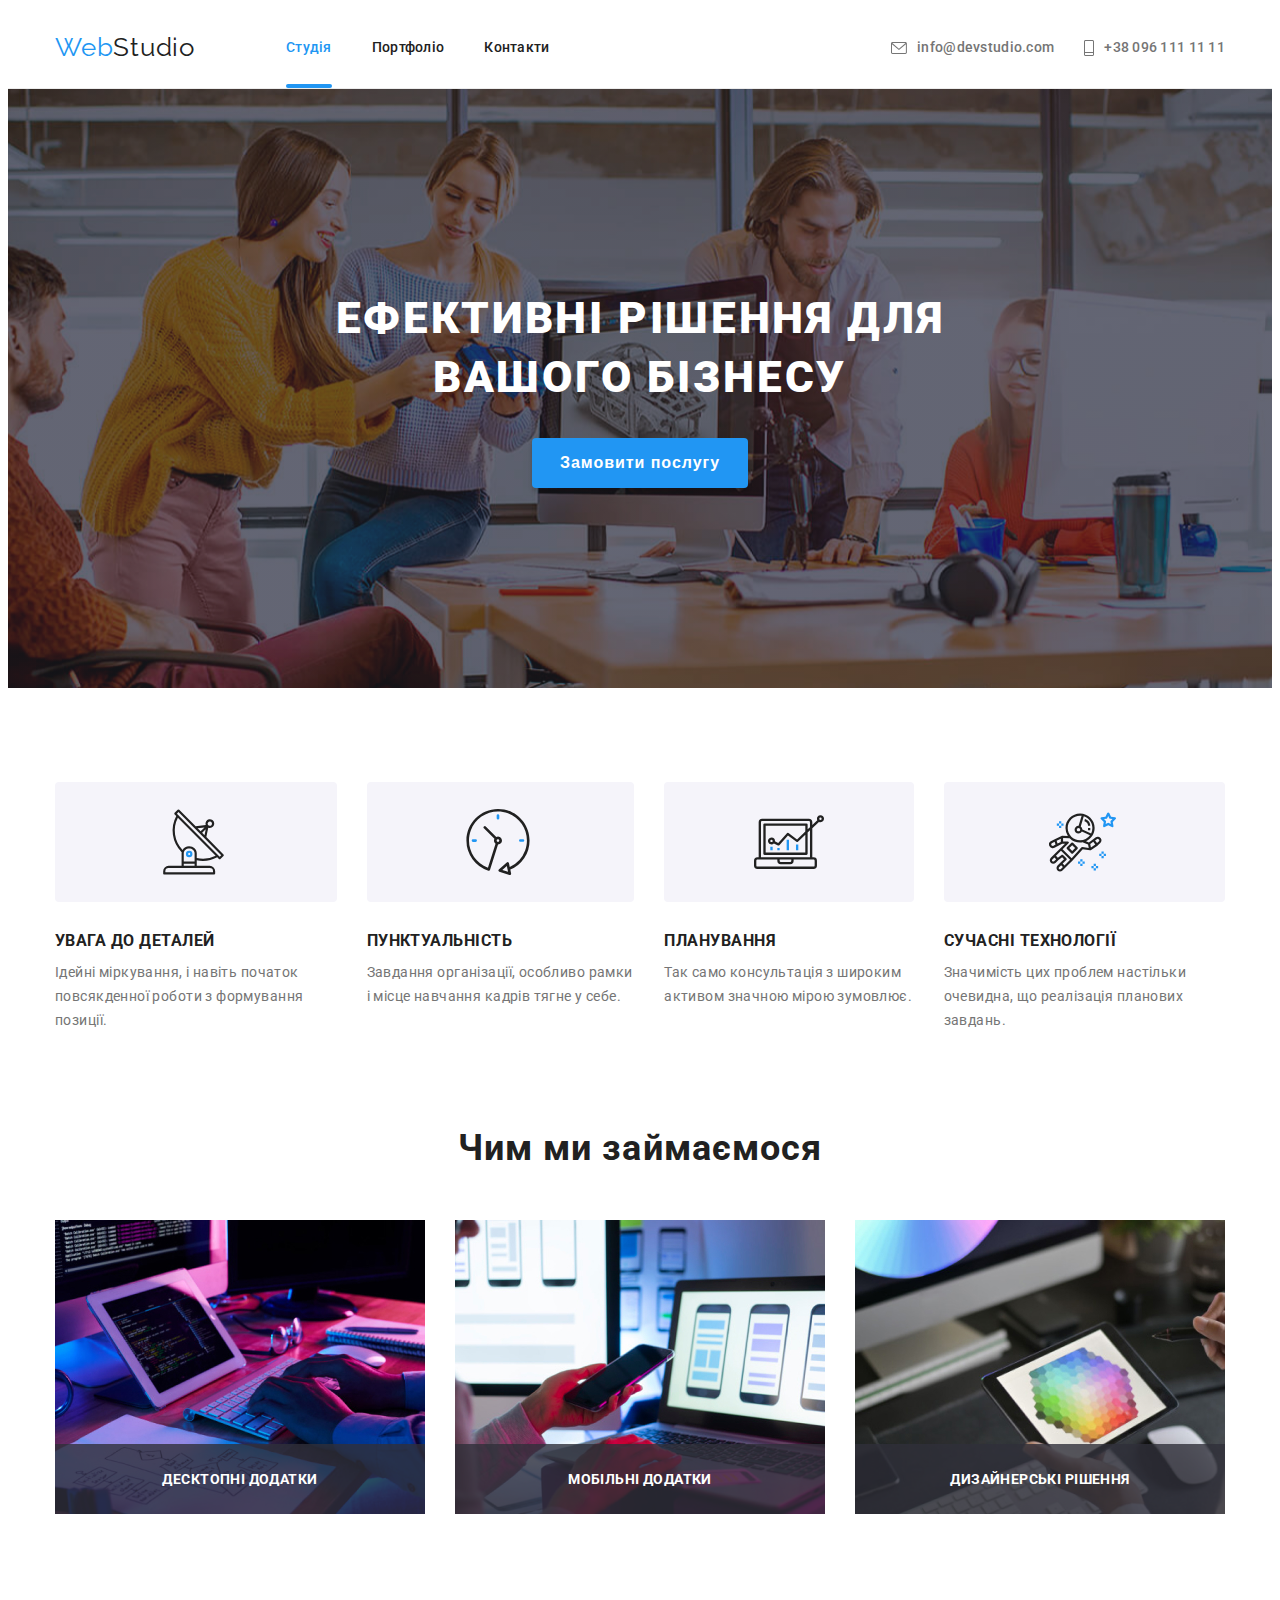
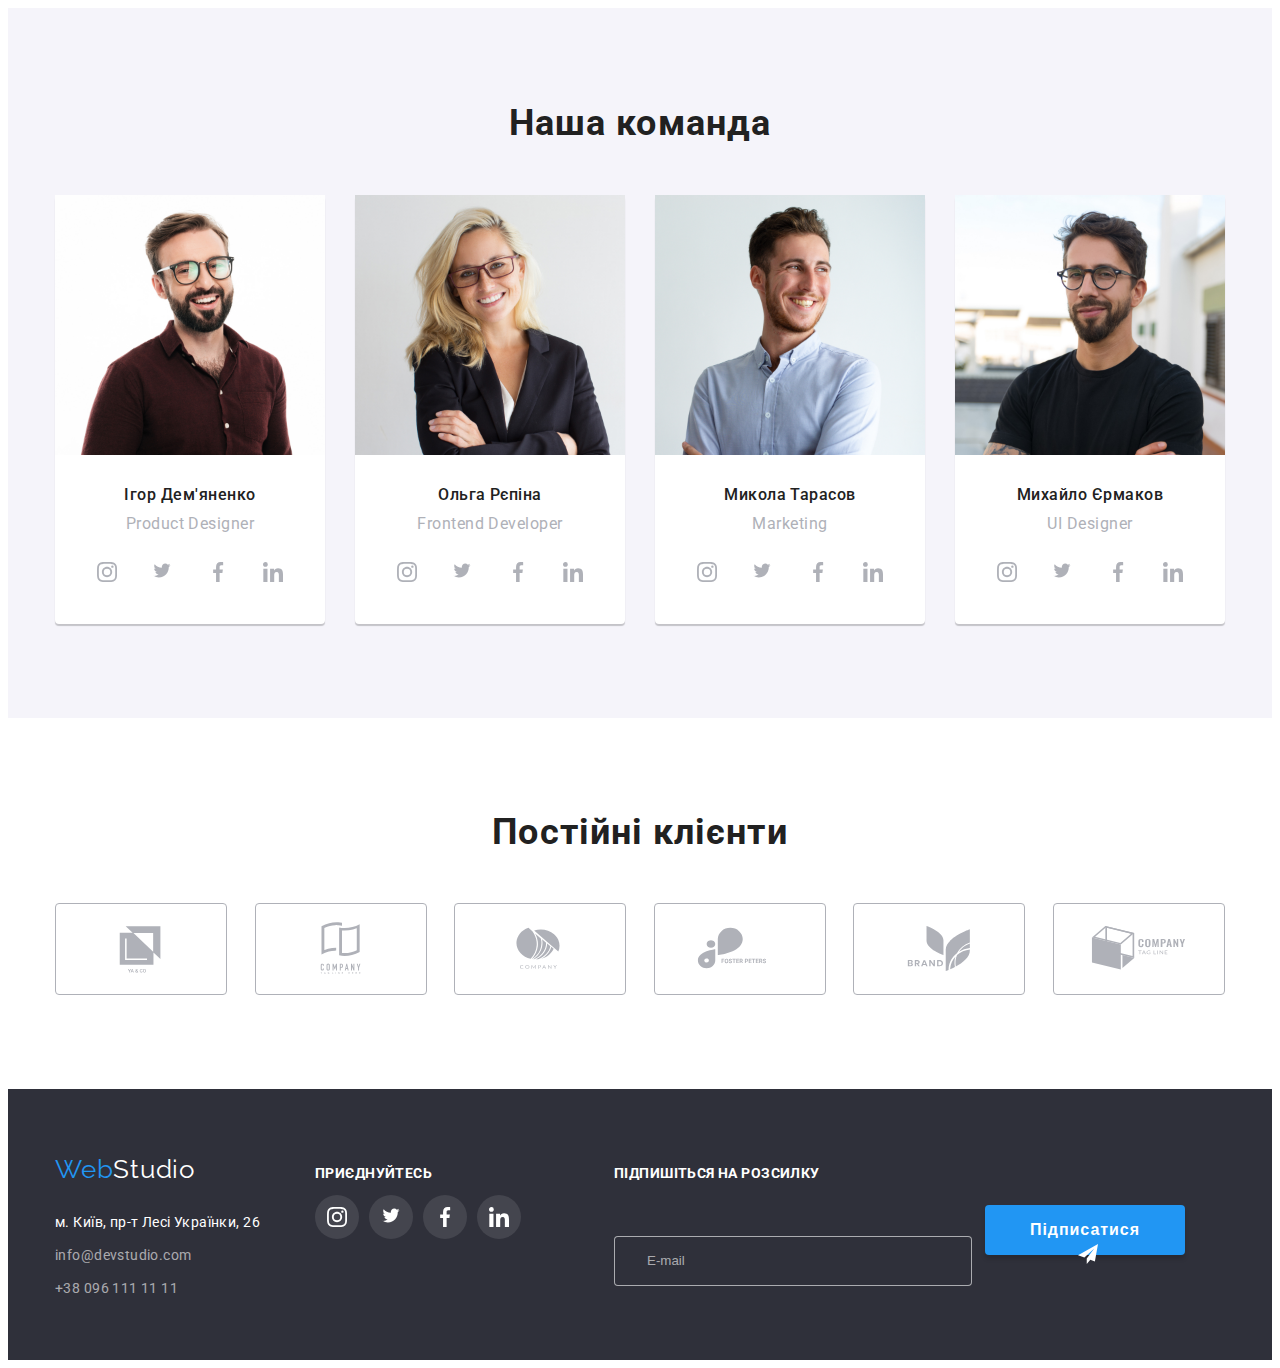
==== commit 69c1edd8: "виправлення" ====
--- a/index.html
+++ b/index.html
@@ -399,17 +399,32 @@
 
 
 
-
-
+            <form class="footer-form">
+                <div class="footer-form-filing">
+                    <p class="footer-input-item">Підпишіться на розсилку</p>
+                    <label class="footer-label" for="mail"></label>
+                    <input class="footer-input" type="email" name="mail" id="mail" placeholder="E-mail">
+                    <button class="footer-input-btn" type="submit"><span class="footer-input-text">Підписатися</span>
+                        <svg class="footer-icon-input">
+                            <use href="./images/sprite.svg#icon-icon-send" width="20" height="20">
+                            </use>
+                        </svg></button>
+                </div>
+            </form>
+        </div>
 
     </footer>
 
 
 
-
-
-
-
+    <div class="backdrop is-hidden" data-modal="">
+        <div class="modal">
+            <button class="close-btn-modal" data-modal-close>
+                <svg class="btn-modal" width="12" height="12">
+                    <use href="./images/sprite.svg#icon-close">
+                    </use>
+                </svg> </button>
+            <script src="./js/modal.js"></script>
 </body>
 
 </html>--- a/css/styles.css
+++ b/css/styles.css
@@ -412,7 +412,7 @@
   background-color: rgba(255, 255, 255, 0.1);
   margin-right: 10px;
   transition-duration: 250ms;
-  transition-property: background-color;
+  transition-property: background-color, fill;
   transition-timing-function: cubic-bezier(0.4, 0, 0.2, 1);
 
 }
@@ -562,6 +562,7 @@
 .menu-button:focus {
   background-color: var(--secondary-color-text);
   color: rgba(245, 244, 250, 1);
+  cursor: pointer;
   box-shadow: 0px 2px 2px 0px rgba(0, 0, 0, 0.12);
 
 }
@@ -750,4 +751,313 @@
 
 }
 
-/* модальне вікно */+/* модальне вікно */
+
+
+.is-hidden {
+  visibility: hidden;
+  opacity: 0;
+  pointer-events: none;
+
+}
+
+.is-hidden .modal {
+  scale: 0;
+}
+
+.backdrop {
+  position: fixed;
+  top: 0;
+  left: 0;
+  width: 100%;
+  height: 100%;
+  background-color: rgba(0, 0, 0, 0.2);
+
+  transition-duration: 250ms;
+  transition-property: opacity, visibility;
+  transition-timing-function: cubic-bezier(0.4, 0, 0.2, 1);
+
+
+
+
+}
+
+.modal {
+  width: 528px;
+  height: 581px;
+  background-color: var(--body-color-basic);
+
+  top: 0;
+  left: 0;
+  right: 0;
+  bottom: 0;
+  margin: auto;
+  padding: 40px;
+  position: absolute;
+  transition-duration: 250ms;
+  transition-property: scale;
+  transition-timing-function: cubic-bezier(0.4, 0, 0.2, 1);
+
+}
+
+.close-btn-modal {
+  width: 30px;
+  height: 30px;
+  display: flex;
+  position: absolute;
+  justify-content: center;
+  align-items: center;
+  border: 1px solid rgba(0, 0, 0, 0.1);
+  border-radius: 50%;
+  cursor: pointer;
+  top: 8px;
+  right: 8px;
+  background-color: rgb(255, 255, 255);
+}
+
+.close-btn-modal:hover,
+.close-btn-modal:focus {
+  fill: var(--secondary-color-text);
+}
+
+.btn-modal {
+  width: 12px;
+  height: 12px;
+
+}
+
+
+
+
+.form-title {
+  margin: 0;
+  font-weight: 700;
+  font-size: 20px;
+  line-height: 1.8;
+  text-align: center;
+  color: black;
+  letter-spacing: 0.03em;
+
+
+}
+
+.form {
+  font-size: 12px;
+  line-height: 1.5;
+  /* margin: 40px; */
+}
+
+.form-label {
+  display: block;
+  margin: 12px auto 4px;
+  color: rgba(117, 117, 117, 1);
+
+}
+
+.form-input {
+  border: 1px solid rgba(33, 33, 33, 0.2);
+  outline: transparent;
+  padding-left: 42px;
+  border-radius: 4px;
+  height: 40px;
+  width: 100%;
+  margin: 0;
+  z-index: 2;
+  background-color: transparent;
+}
+
+.modal-wrap {
+  position: relative;
+  display: flex;
+  align-items: center;
+}
+
+.modal-icon {
+  position: absolute;
+  left: 15px;
+  width: 18px;
+  height: 18px;
+  fill: rgba(33, 33, 33, 1);
+  z-index: 1;
+}
+
+#comment {
+  margin: 0;
+  padding: 0;
+  padding: 12px 16px;
+  resize: none;
+  width: 448px;
+  height: 120px;
+}
+
+.form-input:hover,
+.form-input:focus {
+  cursor: pointer;
+  border: 1px solid var(--secondary-color-text);
+  transition-property: border;
+  transition-duration: 250ms;
+  transition-timing-function: cubic-bezier(0.4, 0, 0.2, 1);
+}
+
+.form-input:hover+.modal-icon,
+.form-input:focus+.modal-icon {
+  fill: var(--secondary-color-text);
+}
+
+.form-btn {
+  display: block;
+  font-weight: 700;
+  font-size: 16px;
+  line-height: 1, 87;
+  letter-spacing: 0.06em;
+  color: var(--body-color-basic);
+  background-color: var(--secondary-color-text);
+  border: 0;
+  padding: 0;
+  width: 200px;
+  height: 50px;
+  margin: 0 auto;
+}
+
+
+.modal-chekbox-item {
+  margin-top: 13px;
+}
+
+.modal-checkbox-label {
+  line-height: 1.7;
+  letter-spacing: 0.03em;
+  color: rgba(117, 117, 117, 1);
+}
+
+
+
+
+.footer-form-filing {
+  display: block;
+  margin-left: 93px;
+  padding: 0;
+}
+
+.footer-input-item {
+  margin: 0 0 20px 0;
+  font-weight: 700;
+  font-size: 14px;
+  line-height: 1.14px;
+  letter-spacing: 0.03em;
+  text-transform: uppercase;
+  color: rgba(255, 255, 255, 1);
+}
+
+.footer-form {
+  padding: 0;
+}
+
+.footer-input {
+  padding-left: 16px;
+  width: 358px;
+  height: 50px;
+  border: none;
+  background-color: #2F303A;
+  border: 1px solid rgba(255, 255, 255, 0.6);
+  border-radius: 4px;
+}
+
+.footer-input::placeholder {
+  color: rgba(255, 255, 255, 0.6);
+  padding-left: 16px;
+
+}
+
+
+.footer-input-btn {
+
+  width: 200px;
+  height: 50px;
+  margin: 10px;
+  padding: 10px 28px;
+  line-height: 1, 9;
+  letter-spacing: 0.06em;
+  color: white;
+
+  background-color: var(--secondary-color-text);
+  border: transparent;
+  border-radius: 4px;
+  box-shadow: 0px 4px 4px rgba(0, 0, 0, 0.15);
+  transition: 250ms bacground-color cubic-bezier(0.4, 0, 0.2, 1);
+}
+
+
+.footer-input-text {
+
+  font-weight: 700;
+  font-size: 16px;
+  line-height: 1.87;
+  letter-spacing: 0.06em;
+  text-align: center;
+  color: var(--body-color-basic);
+}
+
+.footer-icon-input {
+  vertical-align: bottom;
+  margin-left: 10px;
+  fill: var(--body-color-basic);
+  width: 24px;
+  height: 24px;
+}
+
+
+/* чекбокс! */
+.checkbox-input {
+  position: absolute;
+  opacity: 0;
+  z-index: -1;
+}
+
+.costom-checkbox {
+  position: relative;
+  display: flex;
+  justify-content: center;
+  width: 16px;
+  height: 15px;
+  align-items: center;
+  border-radius: 2px;
+  border: 2px solid var(--title-text-color);
+
+}
+
+.modal-checkbox {
+  display: flex;
+  align-items: center;
+  gap: 7px;
+  margin-left: 14px;
+}
+
+
+
+
+.modal-checkbox .modal-checkbox-signature {
+  color: var(--secondary-color-text);
+  margin: 0;
+  line-height: calc(24/14);
+  letter-spacing: 0.03em;
+}
+
+
+.modal-checkbox .modal-checkbox-signature {
+  color: var(--secondary-color-text);
+}
+
+.checkbox-icon {
+  opacity: 0;
+
+}
+
+.checkbox-input:checked+.modal-checkbox .costom-checkbox {
+  background-color: var(--secondary-color-text);
+  border-color: var(--secondary-color-text);
+}
+
+.checkbox-input:checked+.modal-checkbox .costom-checkbox .checkbox-icon {
+  opacity: 1;
+}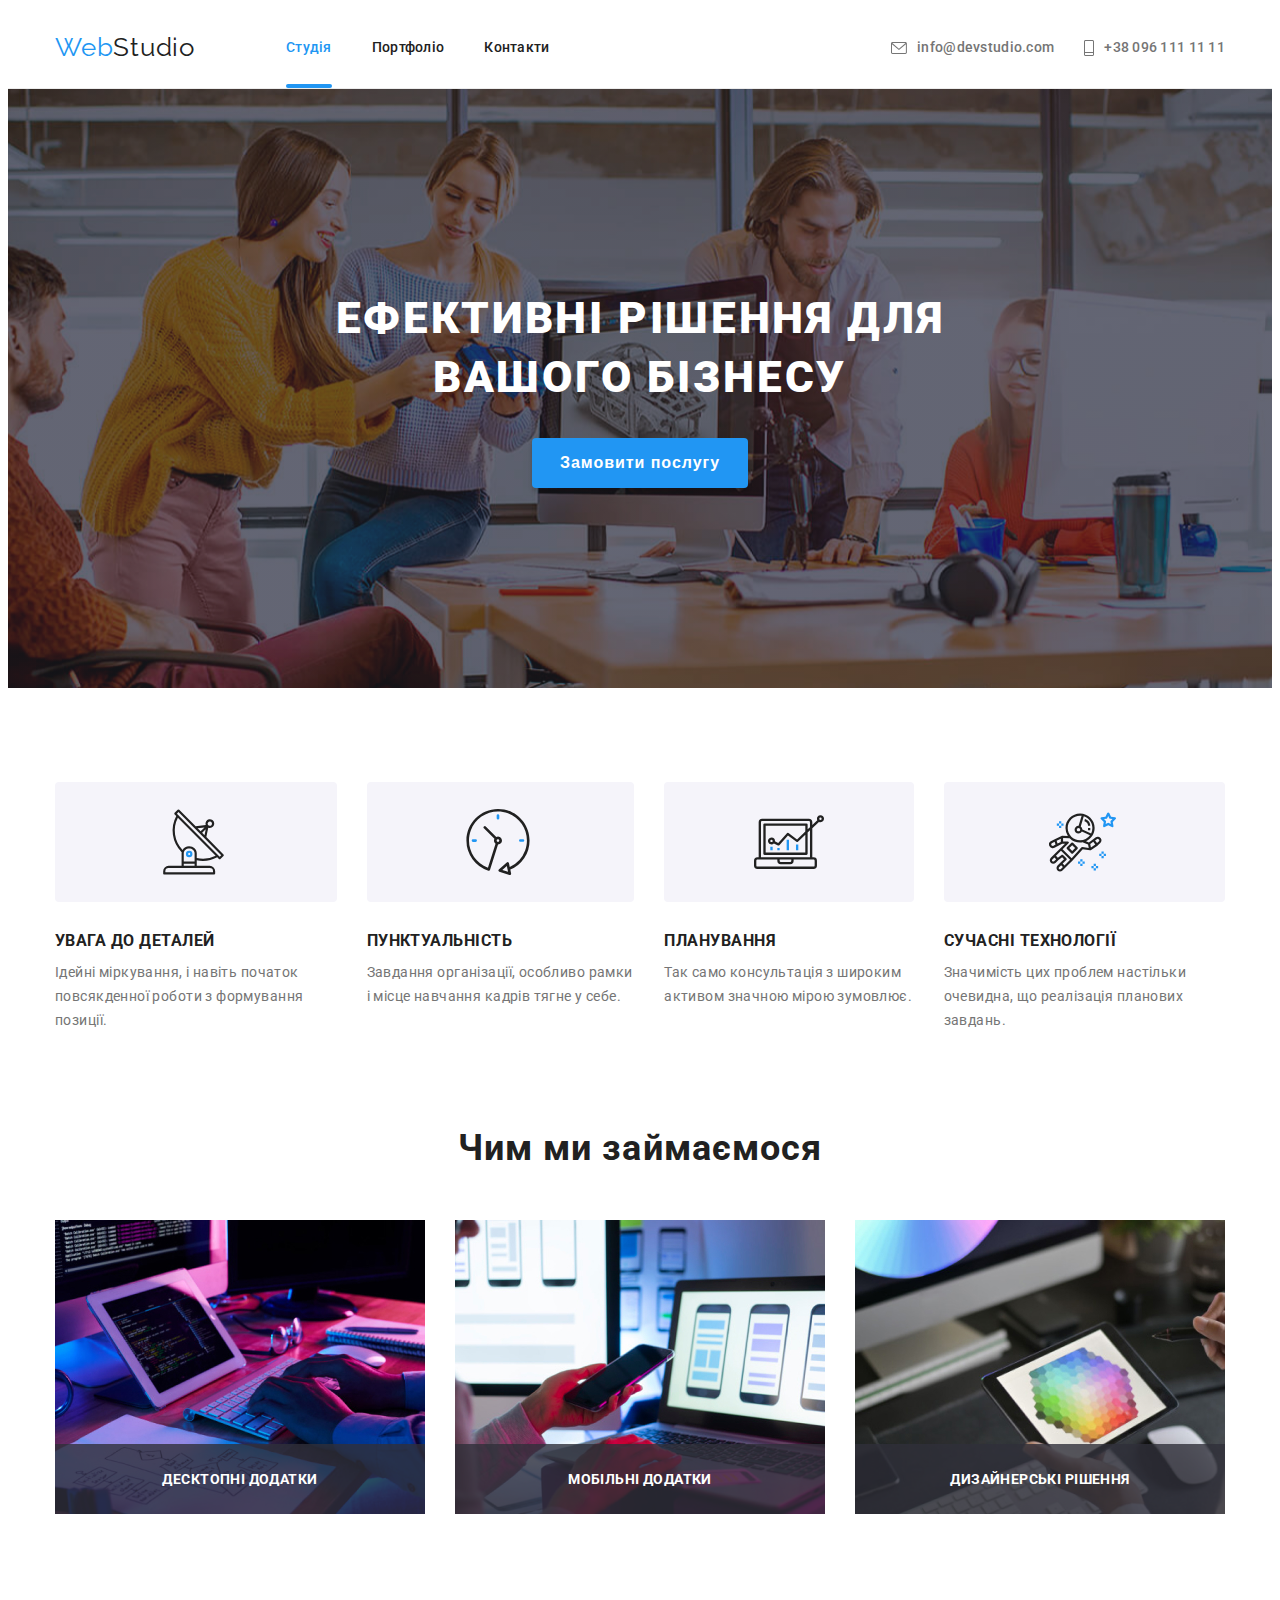
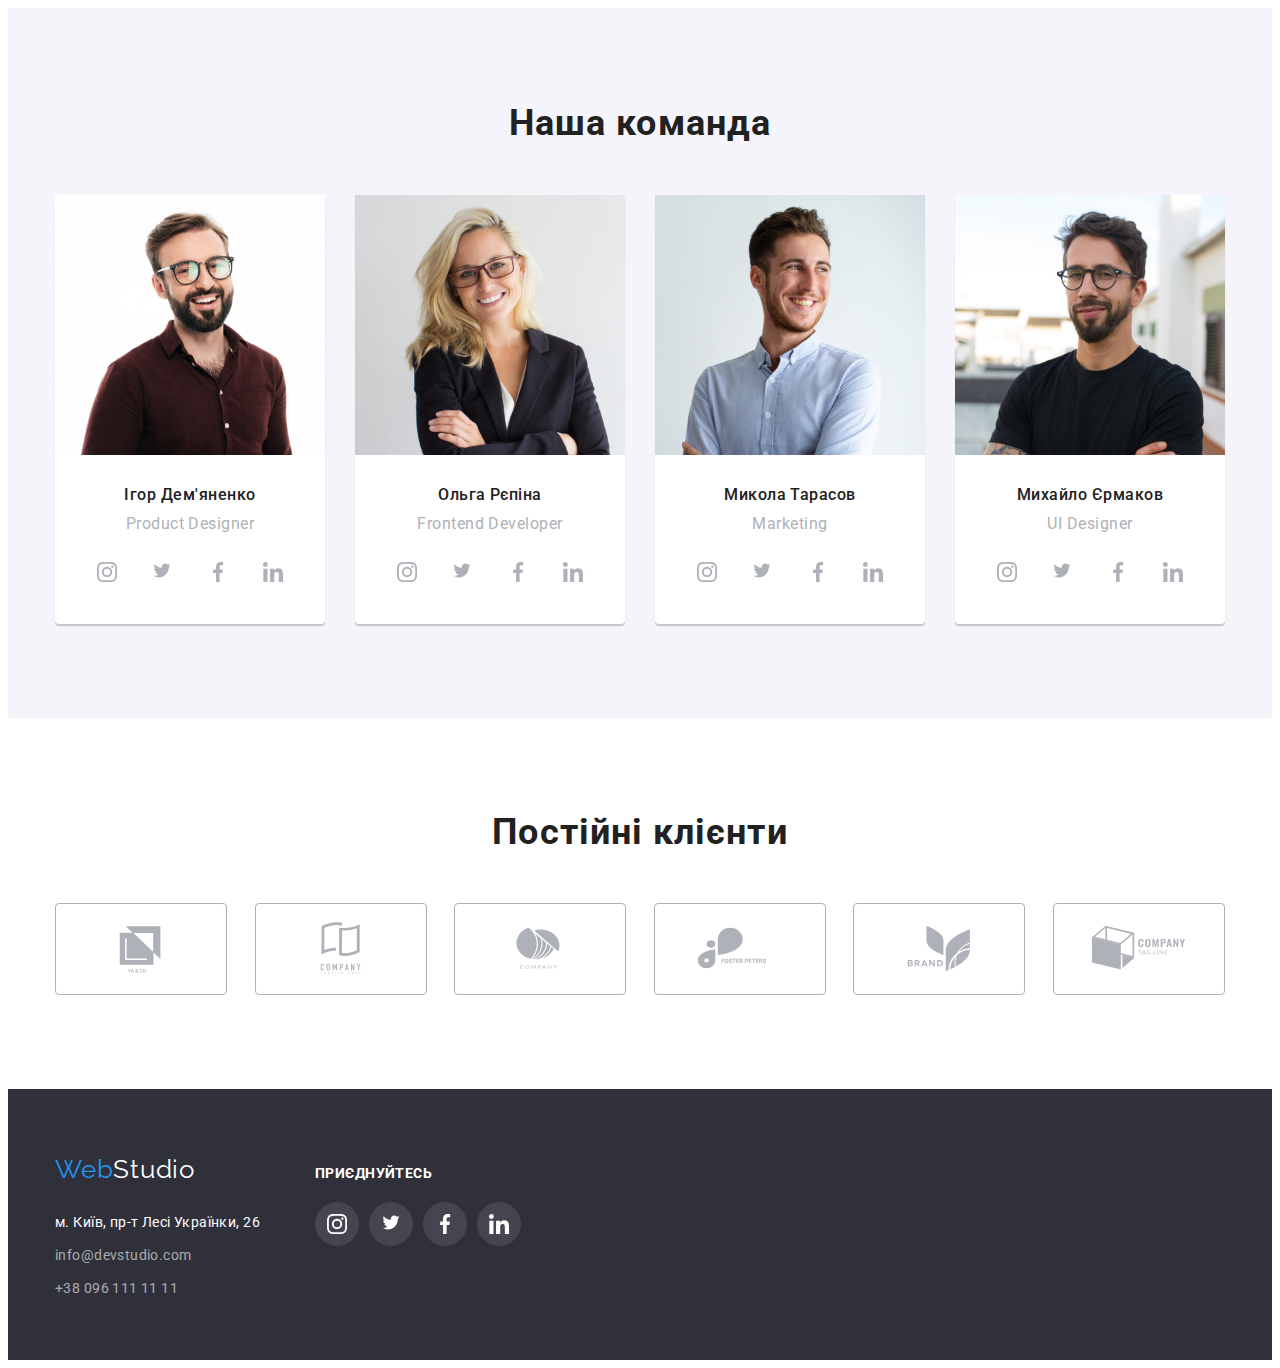
==== commit 4c26da37: "Допрацювання" ====
--- a/index.html
+++ b/index.html
@@ -396,21 +396,6 @@
                     </li>
                 </ul>
             </div>
-
-
-
-            <form class="footer-form">
-                <div class="footer-form-filing">
-                    <p class="footer-input-item">Підпишіться на розсилку</p>
-                    <label class="footer-label" for="mail"></label>
-                    <input class="footer-input" type="email" name="mail" id="mail" placeholder="E-mail">
-                    <button class="footer-input-btn" type="submit"><span class="footer-input-text">Підписатися</span>
-                        <svg class="footer-icon-input">
-                            <use href="./images/sprite.svg#icon-icon-send" width="20" height="20">
-                            </use>
-                        </svg></button>
-                </div>
-            </form>
         </div>
 
     </footer>
@@ -424,7 +409,9 @@
                     <use href="./images/sprite.svg#icon-close">
                     </use>
                 </svg> </button>
-            <script src="./js/modal.js"></script>
+        </div>
+    </div>
+    <script src="./js/modal.js"></script>
 </body>
 
 </html>--- a/css/styles.css
+++ b/css/styles.css
@@ -729,7 +729,7 @@
   margin: 0 0 20px 0;
   font-weight: 700;
   font-size: 14px;
-  line-height: 1.14px;
+  line-height: 1.14;
   letter-spacing: 0.03em;
   text-transform: uppercase;
   color: rgba(255, 255, 255, 1);
@@ -943,7 +943,7 @@
   margin: 0 0 20px 0;
   font-weight: 700;
   font-size: 14px;
-  line-height: 1.14px;
+  line-height: 1.14;
   letter-spacing: 0.03em;
   text-transform: uppercase;
   color: rgba(255, 255, 255, 1);
